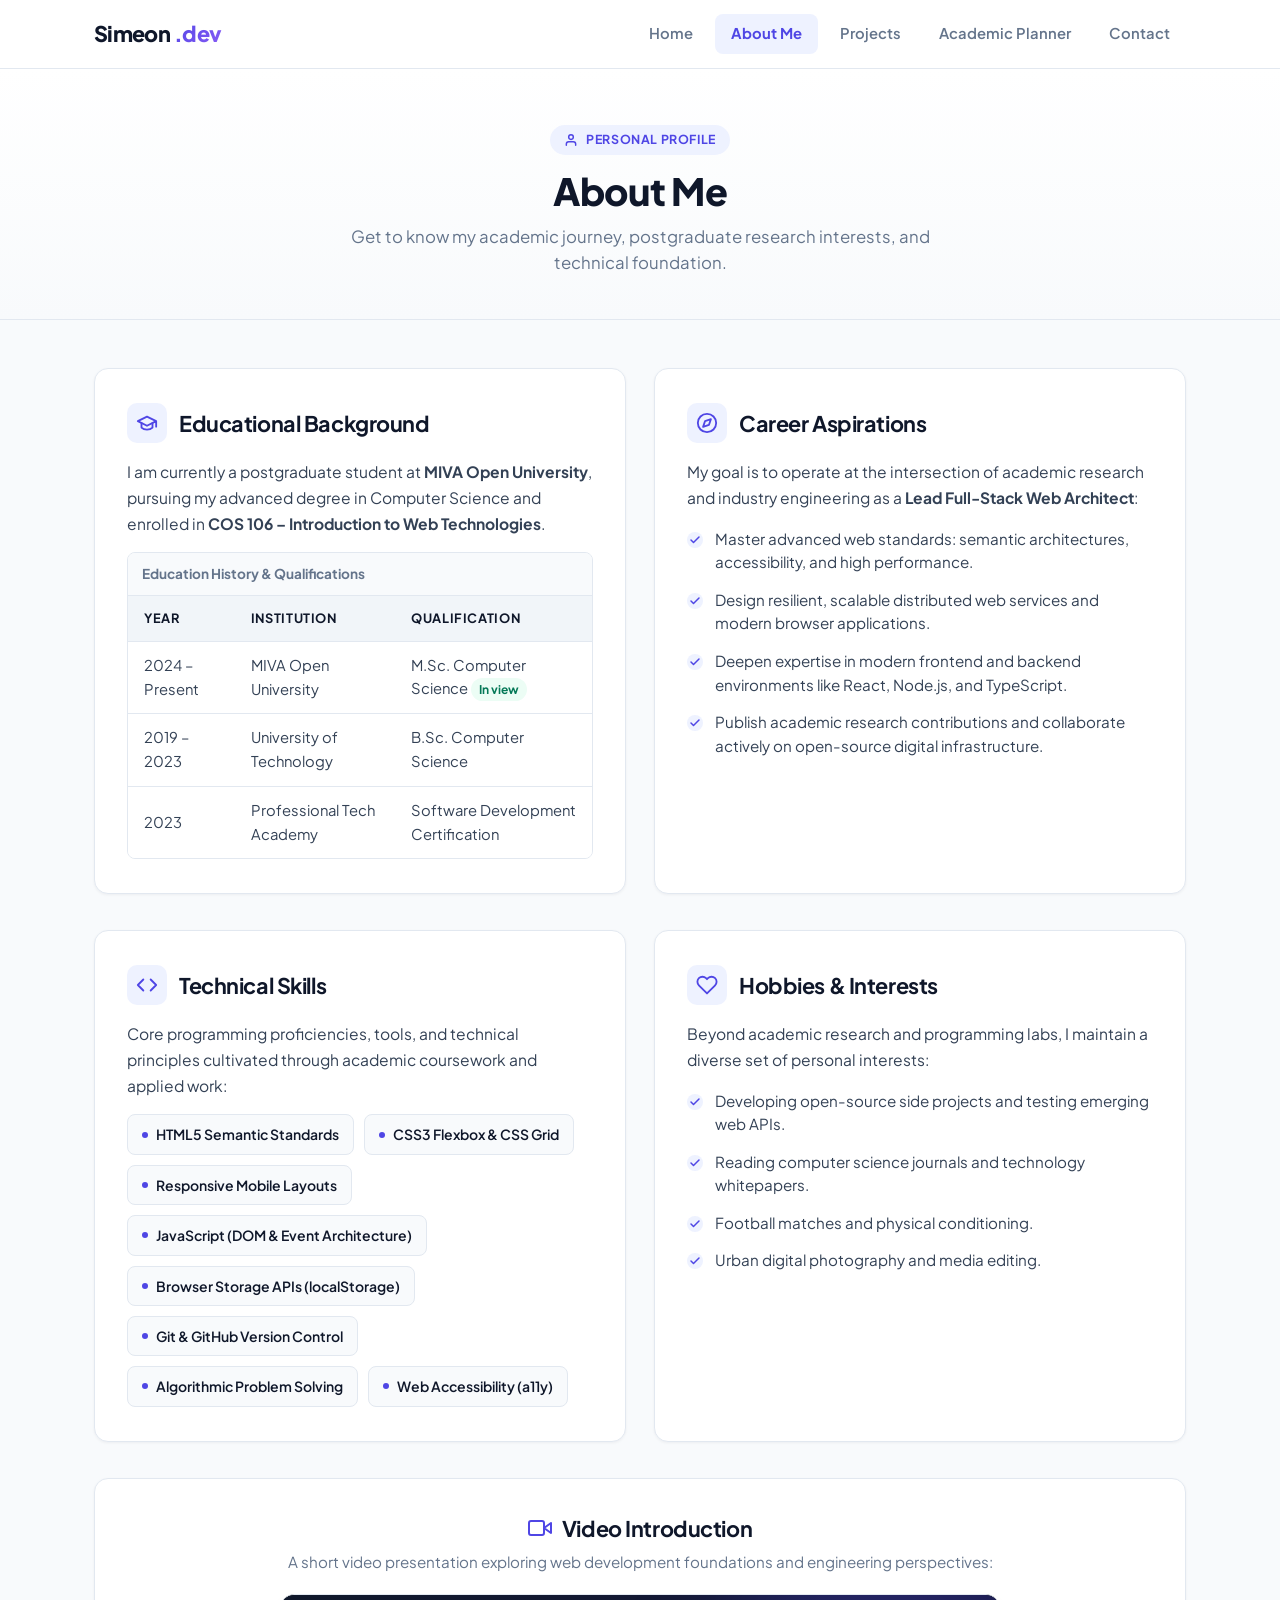
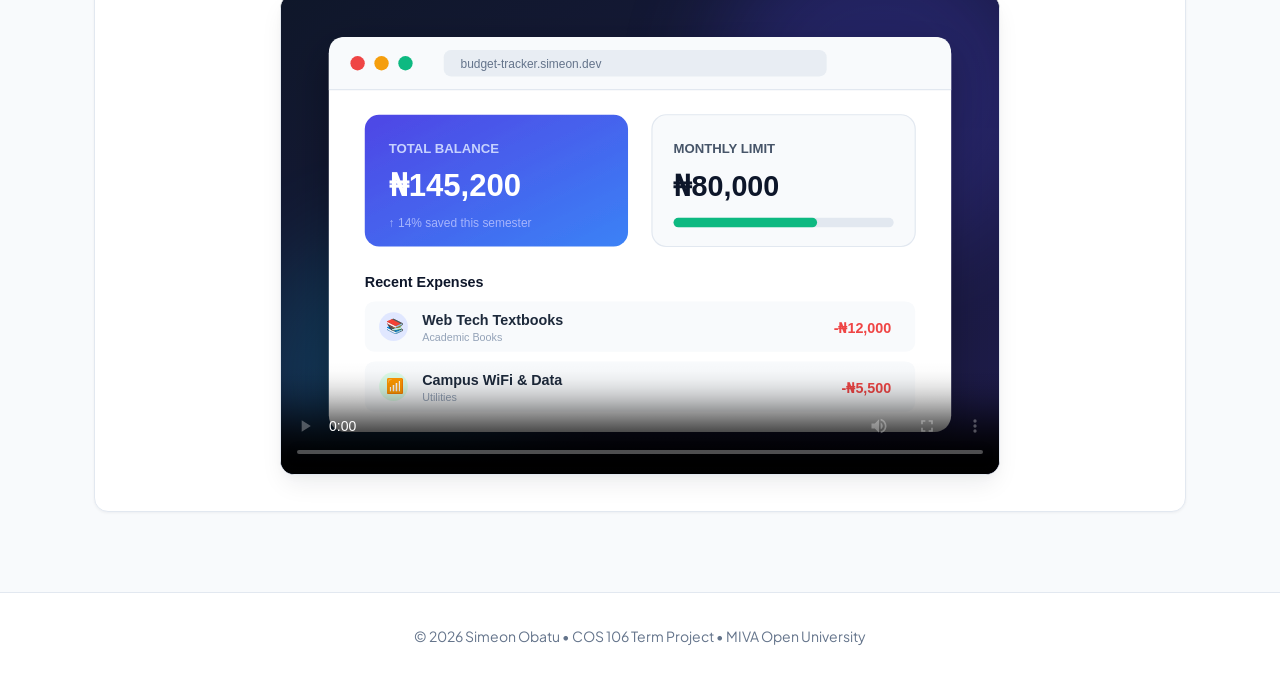
==== about.html @ 32d1e70b "Submit COS 106 term project portfolio" ====
<!DOCTYPE html>
<html lang="en">
<head>
  <meta charset="UTF-8">
  <meta name="viewport" content="width=device-width, initial-scale=1.0">
  <meta name="description" content="Learn more about Simeon Obatu: education, career goals, skills and hobbies.">
  <title>About Me | Simeon Obatu</title>
  <link rel="stylesheet" href="css/style.css">
</head>
<body>

  <header class="site-header">
    <nav class="navbar">
      <a href="index.html" class="logo">Simeon<span>.dev</span></a>
      <button class="menu-toggle" id="menuToggle" aria-label="Toggle menu">&#9776;</button>
      <ul class="nav-links" id="navLinks">
        <li><a href="index.html">Home</a></li>
        <li><a href="about.html" class="active">About Me</a></li>
        <li><a href="projects.html">Projects</a></li>
        <li><a href="planner.html">Academic Planner</a></li>
        <li><a href="contact.html">Contact</a></li>
      </ul>
    </nav>
  </header>

  <main>
    <section class="page-header">
      <span class="page-badge">
        <svg viewBox="0 0 24 24" fill="none" stroke="currentColor" stroke-width="2.5" stroke-linecap="round" stroke-linejoin="round">
          <path d="M20 21v-2a4 4 0 0 0-4-4H8a4 4 0 0 0-4 4v2"/>
          <circle cx="12" cy="7" r="4"/>
        </svg>
        Personal Profile
      </span>
      <h1>About Me</h1>
      <p>Get to know my academic journey, postgraduate research interests, and technical foundation.</p>
    </section>

    <div class="about-container">
      <section class="about-grid">
        <article class="about-block fade-in">
          <div class="about-block-header">
            <div class="about-block-icon">
              <svg viewBox="0 0 24 24" fill="none" stroke="currentColor" stroke-width="2" stroke-linecap="round" stroke-linejoin="round">
                <path d="M22 10v6M2 10l10-5 10 5-10 5z"/>
                <path d="M6 12v5c3 3 9 3 12 0v-5"/>
              </svg>
            </div>
            <h2>Educational Background</h2>
          </div>
          <p>
            I am currently a postgraduate student at <strong>MIVA Open University</strong>, pursuing my
            advanced degree in Computer Science and enrolled in
            <strong>COS 106 &ndash; Introduction to Web Technologies</strong>.
          </p>

          <div class="table-wrapper">
            <table class="data-table">
              <caption>Education History &amp; Qualifications</caption>
              <thead>
                <tr>
                  <th>Year</th>
                  <th>Institution</th>
                  <th>Qualification</th>
                </tr>
              </thead>
              <tbody>
                <tr>
                  <td>2024 &ndash; Present</td>
                  <td>MIVA Open University</td>
                  <td>M.Sc. Computer Science <span class="badge-status">In view</span></td>
                </tr>
                <tr>
                  <td>2019 &ndash; 2023</td>
                  <td>University of Technology</td>
                  <td>B.Sc. Computer Science</td>
                </tr>
                <tr>
                  <td>2023</td>
                  <td>Professional Tech Academy</td>
                  <td>Software Development Certification</td>
                </tr>
              </tbody>
            </table>
          </div>
        </article>

        <article class="about-block fade-in">
          <div class="about-block-header">
            <div class="about-block-icon">
              <svg viewBox="0 0 24 24" fill="none" stroke="currentColor" stroke-width="2" stroke-linecap="round" stroke-linejoin="round">
                <circle cx="12" cy="12" r="10"/>
                <polygon points="16.24 7.76 14.12 14.12 7.76 16.24 9.88 9.88 16.24 7.76"/>
              </svg>
            </div>
            <h2>Career Aspirations</h2>
          </div>
          <p>
            My goal is to operate at the intersection of academic research and industry engineering
            as a <strong>Lead Full-Stack Web Architect</strong>:
          </p>
          <ul class="styled-list">
            <li>Master advanced web standards: semantic architectures, accessibility, and high performance.</li>
            <li>Design resilient, scalable distributed web services and modern browser applications.</li>
            <li>Deepen expertise in modern frontend and backend environments like React, Node.js, and TypeScript.</li>
            <li>Publish academic research contributions and collaborate actively on open-source digital infrastructure.</li>
          </ul>
        </article>
      </section>

      <section class="about-grid">
        <article class="about-block fade-in">
          <div class="about-block-header">
            <div class="about-block-icon">
              <svg viewBox="0 0 24 24" fill="none" stroke="currentColor" stroke-width="2" stroke-linecap="round" stroke-linejoin="round">
                <polyline points="16 18 22 12 16 6"/>
                <polyline points="8 6 2 12 8 18"/>
              </svg>
            </div>
            <h2>Technical Skills</h2>
          </div>
          <p>Core programming proficiencies, tools, and technical principles cultivated through academic coursework and applied work:</p>
          <div class="skills-wrapper">
            <div class="skill-chip"><span class="dot"></span> HTML5 Semantic Standards</div>
            <div class="skill-chip"><span class="dot"></span> CSS3 Flexbox &amp; CSS Grid</div>
            <div class="skill-chip"><span class="dot"></span> Responsive Mobile Layouts</div>
            <div class="skill-chip"><span class="dot"></span> JavaScript (DOM &amp; Event Architecture)</div>
            <div class="skill-chip"><span class="dot"></span> Browser Storage APIs (localStorage)</div>
            <div class="skill-chip"><span class="dot"></span> Git &amp; GitHub Version Control</div>
            <div class="skill-chip"><span class="dot"></span> Algorithmic Problem Solving</div>
            <div class="skill-chip"><span class="dot"></span> Web Accessibility (a11y)</div>
          </div>
        </article>

        <article class="about-block fade-in">
          <div class="about-block-header">
            <div class="about-block-icon">
              <svg viewBox="0 0 24 24" fill="none" stroke="currentColor" stroke-width="2" stroke-linecap="round" stroke-linejoin="round">
                <path d="M20.84 4.61a5.5 5.5 0 0 0-7.78 0L12 5.67l-1.06-1.06a5.5 5.5 0 0 0-7.78 7.78l1.06 1.06L12 21.23l7.78-7.78 1.06-1.06a5.5 5.5 0 0 0 0-7.78z"/>
              </svg>
            </div>
            <h2>Hobbies &amp; Interests</h2>
          </div>
          <p>Beyond academic research and programming labs, I maintain a diverse set of personal interests:</p>
          <ul class="styled-list">
            <li>Developing open-source side projects and testing emerging web APIs.</li>
            <li>Reading computer science journals and technology whitepapers.</li>
            <li>Football matches and physical conditioning.</li>
            <li>Urban digital photography and media editing.</li>
          </ul>
        </article>
      </section>

      <section class="media-section fade-in">
        <div class="media-header">
          <svg viewBox="0 0 24 24" fill="none" stroke="currentColor" stroke-width="2" stroke-linecap="round" stroke-linejoin="round">
            <polygon points="23 7 16 12 23 17 23 7"/>
            <rect x="1" y="5" width="15" height="14" rx="2" ry="2"/>
          </svg>
          <h2>Video Introduction</h2>
        </div>
        <p>A short video presentation exploring web development foundations and engineering perspectives:</p>
        <div class="video-frame">
          <video controls width="720" poster="images/project1.svg">
            <source src="https://www.w3schools.com/html/mov_bbb.mp4" type="video/mp4">
            Your browser does not support the video tag.
          </video>
        </div>
      </section>
    </div>
  </main>

  <footer class="site-footer">
    <p>&copy; 2026 Simeon Obatu &bull; COS 106 Term Project &bull; MIVA Open University</p>
  </footer>

  <script src="js/script.js"></script>
</body>
</html>
---- css/style.css ----
@import url('https://fonts.googleapis.com/css2?family=Plus+Jakarta+Sans:wght@400;500;600;700;800&display=swap');

:root {
  --primary: #4f46e5;
  --primary-hover: #4338ca;
  --primary-light: #eef2ff;
  --primary-glow: rgba(79, 70, 229, 0.18);
  --accent: #8b5cf6;
  --accent-light: #f5f3ff;
  --dark: #0f172a;
  --dark-accent: #1e293b;
  --text: #334155;
  --text-muted: #64748b;
  --light: #f8fafc;
  --white: #ffffff;
  --border: #e2e8f0;
  --border-hover: #cbd5e1;
  --success: #10b981;
  --success-light: #ecfdf5;
  --danger: #ef4444;
  --danger-light: #fef2f2;
  --radius-sm: 8px;
  --radius: 14px;
  --radius-lg: 20px;
  --radius-full: 9999px;
  --shadow-sm: 0 1px 3px rgba(15, 23, 42, 0.05);
  --shadow: 0 4px 12px -2px rgba(15, 23, 42, 0.08), 0 2px 6px -2px rgba(15, 23, 42, 0.04);
  --shadow-md: 0 12px 24px -4px rgba(15, 23, 42, 0.08), 0 4px 8px -2px rgba(15, 23, 42, 0.03);
  --shadow-lg: 0 20px 32px -8px rgba(15, 23, 42, 0.12), 0 8px 16px -4px rgba(15, 23, 42, 0.04);
}

html, body {
  overflow-x: hidden;
  max-width: 100%;
}

* {
  margin: 0;
  padding: 0;
  box-sizing: border-box;
}

body {
  font-family: 'Plus Jakarta Sans', system-ui, -apple-system, BlinkMacSystemFont, 'Segoe UI', Roboto, Helvetica, Arial, sans-serif;
  color: var(--text);
  background-color: var(--light);
  line-height: 1.6;
  min-height: 100vh;
  display: flex;
  flex-direction: column;
  -webkit-font-smoothing: antialiased;
}

main {
  flex: 1;
}

img {
  max-width: 100%;
  display: block;
}

h1, h2, h3, h4 {
  color: var(--dark);
  font-weight: 700;
  line-height: 1.25;
  letter-spacing: -0.02em;
}

/* ==========================================================================
   Navigation Bar
   ========================================================================== */
.site-header {
  position: sticky;
  top: 0;
  z-index: 100;
  background: rgba(255, 255, 255, 0.92);
  backdrop-filter: blur(12px);
  -webkit-backdrop-filter: blur(12px);
  border-bottom: 1px solid var(--border);
  transition: all 0.3s ease;
}

.navbar {
  max-width: 1140px;
  margin: 0 auto;
  padding: 14px 24px;
  display: flex;
  align-items: center;
  justify-content: space-between;
  gap: 20px;
}

.logo {
  font-size: 1.35rem;
  font-weight: 800;
  color: var(--dark);
  text-decoration: none;
  letter-spacing: -0.03em;
  display: inline-flex;
  align-items: center;
  gap: 4px;
}

.logo span {
  color: var(--primary);
  background: linear-gradient(135deg, var(--primary), var(--accent));
  -webkit-background-clip: text;
  -webkit-text-fill-color: transparent;
}

.nav-links {
  list-style: none;
  display: flex;
  align-items: center;
  gap: 6px;
}

.nav-links a {
  display: inline-block;
  padding: 8px 16px;
  border-radius: var(--radius-sm);
  text-decoration: none;
  color: var(--text-muted);
  font-weight: 600;
  font-size: 0.925rem;
  transition: all 0.2s ease;
}

.nav-links a:hover {
  background: var(--primary-light);
  color: var(--primary);
}

.nav-links a.active {
  background: var(--primary-light);
  color: var(--primary);
  font-weight: 700;
}

.menu-toggle {
  display: none;
  font-size: 1.5rem;
  background: transparent;
  border: 1px solid var(--border);
  padding: 6px 10px;
  border-radius: var(--radius-sm);
  color: var(--dark);
  cursor: pointer;
  line-height: 1;
}

/* ==========================================================================
   Buttons
   ========================================================================== */
.btn {
  display: inline-flex;
  align-items: center;
  justify-content: center;
  gap: 8px;
  padding: 11px 24px;
  border-radius: var(--radius-full);
  font-weight: 700;
  font-size: 0.925rem;
  text-decoration: none;
  cursor: pointer;
  border: 1px solid transparent;
  transition: all 0.25s cubic-bezier(0.4, 0, 0.2, 1);
  font-family: inherit;
}

.btn-primary {
  background: linear-gradient(135deg, var(--primary) 0%, var(--primary-hover) 100%);
  color: var(--white);
  box-shadow: 0 4px 14px var(--primary-glow);
}

.btn-primary:hover {
  transform: translateY(-2px);
  box-shadow: 0 8px 22px rgba(79, 70, 229, 0.35);
  background: linear-gradient(135deg, #4338ca 0%, #3730a3 100%);
}

.btn-outline {
  background: var(--white);
  border-color: var(--border);
  color: var(--dark);
  box-shadow: var(--shadow-sm);
}

.btn-outline:hover {
  transform: translateY(-2px);
  border-color: var(--border-hover);
  background: var(--light);
  color: var(--primary);
}

.btn-small {
  padding: 7px 16px;
  font-size: 0.85rem;
  border-radius: var(--radius-sm);
}

/* ==========================================================================
   Page Header (Inner Pages)
   ========================================================================== */
.page-header {
  text-align: center;
  padding: 56px 20px 42px;
  background: linear-gradient(180deg, #ffffff 0%, var(--light) 100%);
  border-bottom: 1px solid var(--border);
  position: relative;
}

.page-badge {
  display: inline-flex;
  align-items: center;
  gap: 8px;
  padding: 5px 14px;
  background: var(--primary-light);
  color: var(--primary);
  font-size: 0.775rem;
  font-weight: 700;
  border-radius: var(--radius-full);
  margin-bottom: 12px;
  letter-spacing: 0.05em;
  text-transform: uppercase;
}

.page-badge svg {
  width: 14px;
  height: 14px;
}

.page-header h1 {
  font-size: 2.35rem;
  font-weight: 800;
  color: var(--dark);
  margin-bottom: 10px;
}

.page-header p {
  max-width: 620px;
  margin: 0 auto;
  color: var(--text-muted);
  font-size: 1.05rem;
}

/* ==========================================================================
   Homepage Hero Section
   ========================================================================== */
.hero {
  max-width: 1140px;
  margin: 0 auto;
  padding: 70px 24px;
  display: flex;
  align-items: center;
  justify-content: space-between;
  gap: 48px;
}

.hero-text {
  flex: 1 1 540px;
}

.status-badge {
  display: inline-flex;
  align-items: center;
  gap: 8px;
  padding: 6px 14px;
  background: var(--white);
  border: 1px solid var(--border);
  border-radius: var(--radius-full);
  font-size: 0.85rem;
  font-weight: 600;
  color: var(--dark);
  box-shadow: var(--shadow-sm);
  margin-bottom: 18px;
}

.pulse-dot {
  width: 8px;
  height: 8px;
  border-radius: 50%;
  background: var(--success);
  display: inline-block;
  box-shadow: 0 0 0 0 rgba(16, 185, 129, 0.7);
  animation: pulse 2s infinite;
}

@keyframes pulse {
  0% {
    box-shadow: 0 0 0 0 rgba(16, 185, 129, 0.7);
  }
  70% {
    box-shadow: 0 0 0 8px rgba(16, 185, 129, 0);
  }
  100% {
    box-shadow: 0 0 0 0 rgba(16, 185, 129, 0);
  }
}

.greeting {
  color: var(--primary);
  font-weight: 700;
  font-size: 0.95rem;
  margin-bottom: 6px;
}

.hero h1 {
  font-size: 3.1rem;
  font-weight: 800;
  letter-spacing: -0.03em;
  margin: 6px 0 12px;
  color: var(--dark);
}

.highlight {
  background: linear-gradient(135deg, var(--primary) 0%, var(--accent) 100%);
  -webkit-background-clip: text;
  -webkit-text-fill-color: transparent;
}

.tagline {
  font-size: 1.25rem;
  font-weight: 600;
  color: var(--text-muted);
  margin-bottom: 18px;
}

.bio {
  color: var(--text);
  font-size: 1.05rem;
  line-height: 1.7;
  max-width: 540px;
  margin-bottom: 28px;
}

.hero-buttons {
  display: flex;
  gap: 14px;
  flex-wrap: wrap;
}

.hero-photo {
  position: relative;
  display: flex;
  align-items: center;
  justify-content: center;
}

.avatar-wrapper {
  position: relative;
  display: inline-block;
  border-radius: 50%;
  padding: 6px;
  background: linear-gradient(135deg, var(--primary), var(--accent));
  box-shadow: var(--shadow-lg);
  animation: float 5s ease-in-out infinite;
}

.avatar-wrapper img {
  width: 280px;
  height: 280px;
  border-radius: 50%;
  display: block;
  background: var(--white);
}

@keyframes float {
  0%, 100% { transform: translateY(0); }
  50% { transform: translateY(-8px); }
}

/* ==========================================================================
   Quick Highlights Section (Enhanced Layout & Animations)
   ========================================================================== */
.highlights {
  max-width: 1140px;
  margin: 0 auto 80px;
  padding: 0 24px;
}

.highlights-header {
  text-align: center;
  margin-bottom: 40px;
}

.highlights-badge {
  display: inline-block;
  padding: 4px 12px;
  background: var(--primary-light);
  color: var(--primary);
  font-size: 0.775rem;
  font-weight: 700;
  border-radius: var(--radius-full);
  margin-bottom: 10px;
  letter-spacing: 0.05em;
  text-transform: uppercase;
}

.highlights h2 {
  font-size: 2.15rem;
  font-weight: 800;
  color: var(--dark);
  margin-bottom: 10px;
  letter-spacing: -0.02em;
}

.highlights p.section-sub {
  color: var(--text-muted);
  font-size: 1.025rem;
  max-width: 600px;
  margin: 0 auto;
}

.highlight-cards {
  display: grid;
  grid-template-columns: repeat(3, 1fr);
  gap: 28px;
}

.highlight-card {
  position: relative;
  background: var(--white);
  border: 1px solid var(--border);
  border-radius: var(--radius);
  padding: 34px 30px;
  box-shadow: var(--shadow-sm);
  display: flex;
  flex-direction: column;
  overflow: hidden;
  transition: transform 0.35s cubic-bezier(0.16, 1, 0.3, 1),
              box-shadow 0.35s cubic-bezier(0.16, 1, 0.3, 1),
              border-color 0.35s ease;
}

/* Top Accent Line on Cards */
.highlight-card::before {
  content: '';
  position: absolute;
  top: 0;
  left: 0;
  right: 0;
  height: 3px;
  background: linear-gradient(90deg, var(--primary), var(--accent));
  opacity: 0;
  transform: scaleX(0.2);
  transform-origin: left;
  transition: transform 0.35s cubic-bezier(0.16, 1, 0.3, 1), opacity 0.35s ease;
}

.highlight-card:hover::before {
  opacity: 1;
  transform: scaleX(1);
}

.highlight-card:hover {
  transform: translateY(-8px);
  box-shadow: 0 20px 35px -10px rgba(79, 70, 229, 0.14), 0 2px 6px rgba(15, 23, 42, 0.04);
  border-color: #cbd5e1;
}

/* Entrance & Hover Animations */
.highlight-card {
  animation: highlightFadeIn 0.4s cubic-bezier(0.16, 1, 0.3, 1) both;
}
.highlight-card:nth-child(1) {
  animation-delay: 0.05s;
}
.highlight-card:nth-child(2) {
  animation-delay: 0.12s;
}
.highlight-card:nth-child(3) {
  animation-delay: 0.18s;
}

@keyframes highlightFadeIn {
  from {
    opacity: 0;
    transform: translateY(14px);
  }
  to {
    opacity: 1;
    transform: translateY(0);
  }
}

.highlight-top {
  display: flex;
  align-items: center;
  justify-content: space-between;
  margin-bottom: 22px;
}

.highlight-icon-box {
  width: 52px;
  height: 52px;
  border-radius: 14px;
  background: var(--primary-light);
  color: var(--primary);
  display: flex;
  align-items: center;
  justify-content: center;
  transition: transform 0.3s cubic-bezier(0.16, 1, 0.3, 1), background 0.3s ease, color 0.3s ease;
}

.highlight-icon-box svg {
  width: 26px;
  height: 26px;
  stroke-width: 2.2;
}

.highlight-card:hover .highlight-icon-box {
  transform: scale(1.1) rotate(4deg);
  background: var(--primary);
  color: var(--white);
}

.highlight-category {
  font-size: 0.725rem;
  font-weight: 700;
  letter-spacing: 0.06em;
  text-transform: uppercase;
  color: var(--primary);
  background: var(--light);
  border: 1px solid var(--border);
  padding: 4px 10px;
  border-radius: var(--radius-full);
}

.highlight-card h3 {
  font-size: 1.35rem;
  font-weight: 800;
  color: var(--dark);
  margin-bottom: 12px;
}

.highlight-card p {
  color: var(--text-muted);
  font-size: 0.95rem;
  line-height: 1.65;
  margin-bottom: 24px;
  flex-grow: 1;
}

.highlight-tags {
  display: flex;
  flex-wrap: wrap;
  gap: 8px;
  padding-top: 16px;
  border-top: 1px solid var(--border);
}

.highlight-tag {
  font-size: 0.775rem;
  font-weight: 600;
  color: #475569;
  background: var(--light);
  border: 1px solid var(--border);
  padding: 4px 10px;
  border-radius: var(--radius-sm);
  transition: all 0.2s ease;
}

.highlight-card:hover .highlight-tag {
  border-color: #cbd5e1;
  background: #f1f5f9;
}

/* ==========================================================================
   About Me Page
   ========================================================================== */
.about-container {
  max-width: 1140px;
  margin: 0 auto;
  padding: 48px 24px 80px;
  display: flex;
  flex-direction: column;
  gap: 36px;
}

.about-grid {
  display: grid;
  grid-template-columns: 1fr 1fr;
  gap: 28px;
}

.about-block {
  background: var(--white);
  border: 1px solid var(--border);
  border-radius: var(--radius);
  padding: 34px 32px;
  box-shadow: var(--shadow-sm);
}

.about-block-header {
  display: flex;
  align-items: center;
  gap: 12px;
  margin-bottom: 16px;
}

.about-block-icon {
  width: 40px;
  height: 40px;
  border-radius: 10px;
  background: var(--primary-light);
  color: var(--primary);
  display: flex;
  align-items: center;
  justify-content: center;
  flex-shrink: 0;
}

.about-block-icon svg {
  width: 22px;
  height: 22px;
}

.about-block h2 {
  font-size: 1.35rem;
  color: var(--dark);
}

.about-block p {
  color: var(--text);
  margin-bottom: 16px;
  font-size: 0.975rem;
  line-height: 1.65;
}

.styled-list {
  list-style: none;
  display: flex;
  flex-direction: column;
  gap: 14px;
}

.styled-list li {
  position: relative;
  padding-left: 28px;
  color: var(--text);
  font-size: 0.95rem;
  line-height: 1.55;
}

.styled-list li::before {
  content: '';
  position: absolute;
  left: 0;
  top: 5px;
  width: 16px;
  height: 16px;
  border-radius: 50%;
  background: var(--primary-light) url("data:image/svg+xml,%3Csvg xmlns='http://www.w3.org/2000/svg' viewBox='0 0 24 24' width='12' height='12' fill='none' stroke='%234f46e5' stroke-width='3' stroke-linecap='round' stroke-linejoin='round'%3E%3Cpolyline points='20 6 9 17 4 12'%3E%3C/polyline%3E%3C/svg%3E") no-repeat center;
}

.table-wrapper {
  border: 1px solid var(--border);
  border-radius: var(--radius-sm);
  overflow-x: auto;
  -webkit-overflow-scrolling: touch;
  margin-top: 16px;
  width: 100%;
}

.data-table {
  width: 100%;
  border-collapse: collapse;
  background: var(--white);
  font-size: 0.925rem;
}

.data-table caption {
  font-weight: 700;
  padding: 10px 14px;
  color: var(--text-muted);
  text-align: left;
  font-size: 0.85rem;
  background: var(--light);
  border-bottom: 1px solid var(--border);
}

.data-table th, .data-table td {
  padding: 12px 16px;
  text-align: left;
  border-bottom: 1px solid var(--border);
}

.data-table th {
  background: #f1f5f9;
  color: var(--dark);
  font-weight: 700;
  font-size: 0.8rem;
  text-transform: uppercase;
  letter-spacing: 0.05em;
}

.data-table tbody tr:last-child td {
  border-bottom: none;
}

.data-table tbody tr:hover {
  background: #f8fafc;
}

.badge-status {
  display: inline-block;
  background: var(--success-light);
  color: #047857;
  font-size: 0.75rem;
  font-weight: 700;
  padding: 2px 8px;
  border-radius: var(--radius-full);
}

.skills-wrapper {
  display: flex;
  flex-wrap: wrap;
  gap: 10px;
  margin-top: 12px;
}

.skill-chip {
  display: inline-flex;
  align-items: center;
  gap: 8px;
  background: var(--light);
  border: 1px solid var(--border);
  padding: 8px 14px;
  border-radius: var(--radius-sm);
  font-size: 0.875rem;
  font-weight: 600;
  color: var(--dark);
  transition: all 0.2s ease;
}

.skill-chip:hover {
  background: var(--primary-light);
  color: var(--primary);
  border-color: #c7d2fe;
}

.skill-chip .dot {
  width: 6px;
  height: 6px;
  border-radius: 50%;
  background: var(--primary);
}

.media-section {
  background: var(--white);
  border: 1px solid var(--border);
  border-radius: var(--radius);
  padding: 36px 32px;
  text-align: center;
  box-shadow: var(--shadow-sm);
}

.media-header {
  display: flex;
  align-items: center;
  justify-content: center;
  gap: 10px;
  margin-bottom: 8px;
}

.media-header svg {
  color: var(--primary);
  width: 24px;
  height: 24px;
}

.media-section h2 {
  font-size: 1.35rem;
  color: var(--dark);
}

.media-section p {
  color: var(--text-muted);
  font-size: 0.95rem;
  margin-bottom: 20px;
}

.video-frame {
  max-width: 720px;
  margin: 0 auto;
  border-radius: var(--radius);
  overflow: hidden;
  box-shadow: var(--shadow-md);
  border: 1px solid var(--border);
  background: #000000;
}

.video-frame video {
  width: 100%;
  display: block;
}

/* ==========================================================================
   Projects Page
   ========================================================================== */
.projects-container {
  max-width: 1140px;
  margin: 0 auto;
  padding: 48px 24px 80px;
}

.projects-grid {
  display: grid;
  grid-template-columns: repeat(auto-fit, minmax(280px, 1fr));
  gap: 32px;
}

.project-card {
  background: var(--white);
  border: 1px solid var(--border);
  border-radius: var(--radius);
  overflow: hidden;
  box-shadow: var(--shadow-sm);
  display: flex;
  flex-direction: column;
  transition: all 0.3s cubic-bezier(0.4, 0, 0.2, 1);
}

.project-card:hover {
  transform: translateY(-6px);
  box-shadow: var(--shadow-lg);
  border-color: var(--border-hover);
}

.project-img-wrapper {
  overflow: hidden;
  border-bottom: 1px solid var(--border);
  background: #f1f5f9;
}

.project-card img {
  width: 100%;
  height: 220px;
  object-fit: cover;
  transition: transform 0.35s ease;
}

.project-card:hover img {
  transform: scale(1.02);
}

.project-body {
  padding: 24px;
  display: flex;
  flex-direction: column;
  gap: 14px;
  flex-grow: 1;
}

.project-body h3 {
  font-size: 1.3rem;
  color: var(--dark);
}

.project-body p {
  color: var(--text-muted);
  font-size: 0.95rem;
  line-height: 1.6;
  flex-grow: 1;
}

.project-tags {
  list-style: none;
  display: flex;
  gap: 8px;
  flex-wrap: wrap;
}

.project-tags li {
  background: var(--light);
  border: 1px solid var(--border);
  color: var(--dark-accent);
  font-size: 0.775rem;
  font-weight: 600;
  padding: 4px 10px;
  border-radius: var(--radius-full);
}

.project-body .btn {
  align-self: flex-start;
  margin-top: 6px;
}

/* ==========================================================================
   Academic Planner Page
   ========================================================================== */
.planner-wrapper {
  max-width: 760px;
  margin: 48px auto 80px;
  padding: 0 24px;
}

.planner-card {
  background: var(--white);
  border: 1px solid var(--border);
  border-radius: var(--radius);
  padding: 36px 32px;
  box-shadow: var(--shadow-sm);
}

.planner-card-header {
  display: flex;
  align-items: center;
  justify-content: space-between;
  margin-bottom: 24px;
  padding-bottom: 18px;
  border-bottom: 1px solid var(--border);
}

.planner-card-header h2 {
  font-size: 1.35rem;
  color: var(--dark);
}

.badge-count {
  background: var(--primary-light);
  color: var(--primary);
  font-size: 0.825rem;
  font-weight: 700;
  padding: 4px 12px;
  border-radius: var(--radius-full);
}

.planner-form {
  display: flex;
  gap: 12px;
  margin-bottom: 8px;
}

.planner-form input {
  flex: 1;
  padding: 12px 18px;
  border: 1px solid var(--border);
  border-radius: var(--radius-sm);
  font-size: 0.95rem;
  font-family: inherit;
  outline: none;
  background: var(--light);
  color: var(--dark);
  transition: all 0.2s ease;
}

.planner-form input:focus {
  background: var(--white);
  border-color: var(--primary);
  box-shadow: 0 0 0 3px var(--primary-glow);
}

.error-msg {
  color: var(--danger);
  font-size: 0.85rem;
  font-weight: 600;
  min-height: 1.2em;
  margin-bottom: 14px;
}

.planner-actions {
  display: flex;
  align-items: center;
  justify-content: space-between;
  margin-bottom: 16px;
  padding-top: 8px;
}

.task-list {
  list-style: none;
  display: flex;
  flex-direction: column;
  gap: 10px;
}

.task-list li {
  display: flex;
  align-items: center;
  gap: 14px;
  background: var(--light);
  border: 1px solid var(--border);
  border-radius: var(--radius-sm);
  padding: 14px 18px;
  transition: all 0.2s ease;
  animation: slideIn 0.3s ease;
}

.task-list li:hover {
  background: var(--white);
  border-color: var(--border-hover);
  box-shadow: var(--shadow-sm);
}

@keyframes slideIn {
  from { opacity: 0; transform: translateY(-8px); }
  to { opacity: 1; transform: translateY(0); }
}

.task-list input[type="checkbox"] {
  width: 18px;
  height: 18px;
  accent-color: var(--primary);
  cursor: pointer;
}

.task-text {
  flex-grow: 1;
  min-width: 0;
  font-size: 0.95rem;
  color: var(--dark);
  font-weight: 500;
  word-break: break-word;
  overflow-wrap: break-word;
}

.task-list li.completed {
  background: #f8fafc;
  border-color: #f1f5f9;
}

.task-list li.completed .task-text {
  text-decoration: line-through;
  color: var(--text-muted);
}

.delete-btn {
  background: transparent;
  color: var(--text-muted);
  border: 1px solid transparent;
  border-radius: var(--radius-sm);
  padding: 6px 12px;
  font-weight: 600;
  font-size: 0.8rem;
  cursor: pointer;
  transition: all 0.2s ease;
  font-family: inherit;
  white-space: nowrap;
  flex-shrink: 0;
}

.delete-btn:hover {
  background: var(--danger-light);
  color: var(--danger);
  border-color: #fecaca;
}

.empty-msg {
  text-align: center;
  color: var(--text-muted);
  padding: 32px 0 16px;
  font-size: 0.95rem;
}

/* ==========================================================================
   Contact Page
   ========================================================================== */
.contact-container {
  max-width: 1140px;
  margin: 0 auto;
  padding: 48px 24px 80px;
}

.contact-grid {
  display: grid;
  grid-template-columns: 1.35fr 1fr;
  gap: 32px;
}

.contact-form {
  background: var(--white);
  border: 1px solid var(--border);
  border-radius: var(--radius);
  padding: 36px 32px;
  box-shadow: var(--shadow-sm);
  display: flex;
  flex-direction: column;
  gap: 16px;
}

.contact-form h2 {
  font-size: 1.35rem;
  color: var(--dark);
  margin-bottom: 6px;
}

.form-group {
  display: flex;
  flex-direction: column;
}

.form-group label {
  font-weight: 700;
  font-size: 0.875rem;
  color: var(--dark);
  margin-bottom: 6px;
}

.form-group input,
.form-group textarea {
  padding: 12px 16px;
  border: 1px solid var(--border);
  border-radius: var(--radius-sm);
  font-size: 0.95rem;
  font-family: inherit;
  outline: none;
  background: var(--light);
  color: var(--dark);
  transition: all 0.2s ease;
}

.form-group input:focus,
.form-group textarea:focus {
  background: var(--white);
  border-color: var(--primary);
  box-shadow: 0 0 0 3px var(--primary-glow);
}

.form-group input.invalid,
.form-group textarea.invalid {
  border-color: var(--danger);
  background: var(--danger-light);
}

.success-msg {
  color: #047857;
  background: var(--success-light);
  border: 1px solid #a7f3d0;
  padding: 12px 16px;
  border-radius: var(--radius-sm);
  font-weight: 600;
  font-size: 0.9rem;
  min-height: 1.2em;
  margin-top: 10px;
  display: none;
}

.success-msg.show {
  display: block;
}

.contact-info {
  background: linear-gradient(150deg, var(--dark) 0%, #1e1b4b 100%);
  color: var(--white);
  border-radius: var(--radius);
  padding: 36px 32px;
  box-shadow: var(--shadow-md);
  display: flex;
  flex-direction: column;
  justify-content: space-between;
}

.contact-info h2 {
  color: var(--white);
  font-size: 1.35rem;
  margin-bottom: 8px;
}

.contact-info p.info-sub {
  color: #94a3b8;
  font-size: 0.925rem;
  margin-bottom: 24px;
}

.contact-info-list {
  list-style: none;
  display: flex;
  flex-direction: column;
  gap: 20px;
}

.contact-info-item {
  display: flex;
  align-items: flex-start;
  gap: 14px;
}

.info-icon {
  width: 40px;
  height: 40px;
  border-radius: 10px;
  background: rgba(255, 255, 255, 0.1);
  display: flex;
  align-items: center;
  justify-content: center;
  color: #c7d2fe;
  flex-shrink: 0;
}

.info-icon svg {
  width: 20px;
  height: 20px;
}

.info-label {
  font-size: 0.775rem;
  text-transform: uppercase;
  letter-spacing: 0.05em;
  color: #94a3b8;
  font-weight: 600;
  margin-bottom: 2px;
}

.info-value, .info-value a {
  color: var(--white);
  font-size: 0.95rem;
  font-weight: 500;
  text-decoration: none;
  transition: color 0.2s ease;
}

.info-value a:hover {
  color: #a5b4fc;
}

.contact-badge-note {
  margin-top: 32px;
  padding: 16px;
  border-radius: var(--radius-sm);
  background: rgba(255, 255, 255, 0.06);
  border: 1px solid rgba(255, 255, 255, 0.1);
  font-size: 0.85rem;
  color: #cbd5e1;
}

/* ==========================================================================
   Footer
   ========================================================================== */
.site-footer {
  background: var(--white);
  border-top: 1px solid var(--border);
  color: var(--text-muted);
  text-align: center;
  padding: 32px 24px;
  font-size: 0.875rem;
  margin-top: auto;
}

.site-footer p {
  max-width: 1140px;
  margin: 0 auto;
}

/* ==========================================================================
   Animations
   ========================================================================== */
.fade-in {
  opacity: 0;
  transform: translateY(14px);
  animation: fadeIn 0.6s cubic-bezier(0.4, 0, 0.2, 1) forwards;
}

@keyframes fadeIn {
  to {
    opacity: 1;
    transform: translateY(0);
  }
}

/* ==========================================================================
   Responsive Design (Mobile / Tablet)
   ========================================================================== */
@media (max-width: 992px) {
  .highlight-cards {
    grid-template-columns: 1fr;
    gap: 20px;
  }
}

@media (max-width: 900px) {
  .hero {
    flex-direction: column-reverse;
    text-align: center;
    padding: 48px 24px;
    gap: 36px;
  }

  .hero-buttons {
    justify-content: center;
  }

  .hero h1 {
    font-size: 2.5rem;
  }

  .about-grid {
    grid-template-columns: 1fr;
  }

  .contact-grid {
    grid-template-columns: 1fr;
  }
}

@media (max-width: 768px) {
  .navbar {
    padding: 12px 18px;
  }

  .menu-toggle {
    display: flex;
    align-items: center;
    justify-content: center;
    width: 44px;
    height: 44px;
    font-size: 1.4rem;
  }

  .nav-links {
    display: none;
    position: absolute;
    top: 100%;
    left: 0;
    right: 0;
    background: rgba(255, 255, 255, 0.98);
    backdrop-filter: blur(16px);
    -webkit-backdrop-filter: blur(16px);
    border-bottom: 1px solid var(--border);
    flex-direction: column;
    padding: 16px 20px;
    box-shadow: 0 16px 32px rgba(15, 23, 42, 0.12);
    gap: 8px;
    z-index: 1000;
  }

  .nav-links.open {
    display: flex;
  }

  .nav-links a {
    width: 100%;
    text-align: center;
    padding: 12px 16px;
    font-size: 1rem;
    min-height: 44px;
    display: flex;
    align-items: center;
    justify-content: center;
  }

  .page-header {
    padding: 42px 16px 32px;
  }

  .page-header h1 {
    font-size: 1.85rem;
  }

  .hero h1 {
    font-size: 2.1rem;
  }

  .avatar-wrapper img {
    width: 220px;
    height: 220px;
  }

  .about-container,
  .projects-container,
  .planner-wrapper,
  .contact-container,
  .highlights {
    padding-left: 16px;
    padding-right: 16px;
  }

  .planner-card, .contact-form, .contact-info, .about-block {
    padding: 24px 18px;
  }

  .planner-form {
    flex-direction: column;
  }

  .planner-form button {
    width: 100%;
    min-height: 44px;
  }

  /* Prevent zoom on iOS Safari */
  .form-group input,
  .form-group textarea,
  .planner-form input {
    font-size: 16px;
  }
}

@media (max-width: 480px) {
  .hero {
    padding: 36px 16px;
  }

  .hero h1 {
    font-size: 1.85rem;
  }

  .tagline {
    font-size: 1.05rem;
  }

  .bio {
    font-size: 0.95rem;
  }

  .hero-buttons {
    flex-direction: column;
    width: 100%;
    gap: 12px;
  }

  .hero-buttons .btn {
    width: 100%;
    text-align: center;
    min-height: 46px;
  }

  .avatar-wrapper img {
    width: 190px;
    height: 190px;
  }

  .highlight-card {
    padding: 22px 18px;
  }

  .highlight-card h3 {
    font-size: 1.2rem;
  }

  .highlight-top {
    flex-wrap: wrap;
    gap: 10px;
  }

  .projects-grid {
    grid-template-columns: 1fr;
    gap: 20px;
  }

  .project-body {
    padding: 18px 16px;
  }

  .project-body h3 {
    font-size: 1.2rem;
  }

  .project-body .btn {
    width: 100%;
    text-align: center;
    justify-content: center;
  }

  .planner-actions {
    flex-direction: column;
    align-items: flex-start;
    gap: 10px;
  }

  .planner-actions button {
    width: 100%;
    text-align: center;
    justify-content: center;
  }

  .data-table th, .data-table td {
    padding: 10px 12px;
    font-size: 0.85rem;
  }

  .contact-info {
    padding: 22px 18px;
  }
}
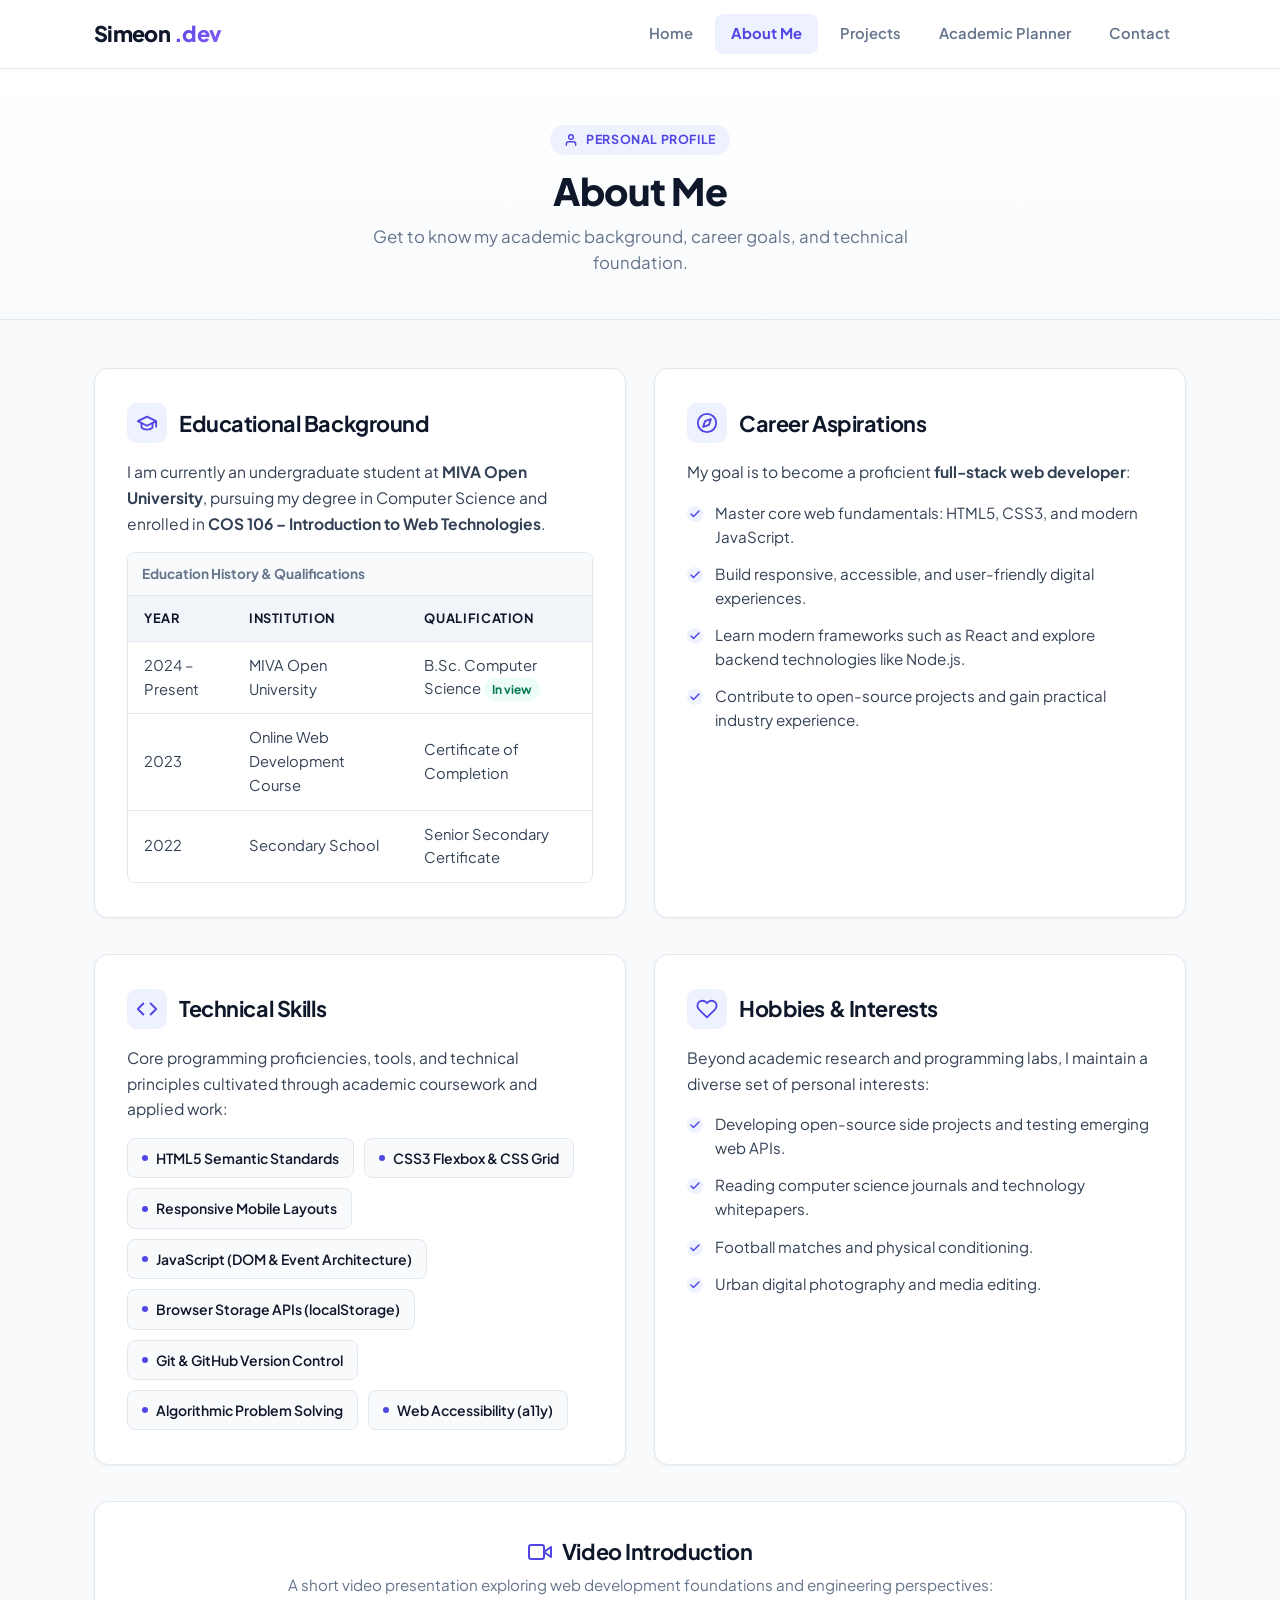
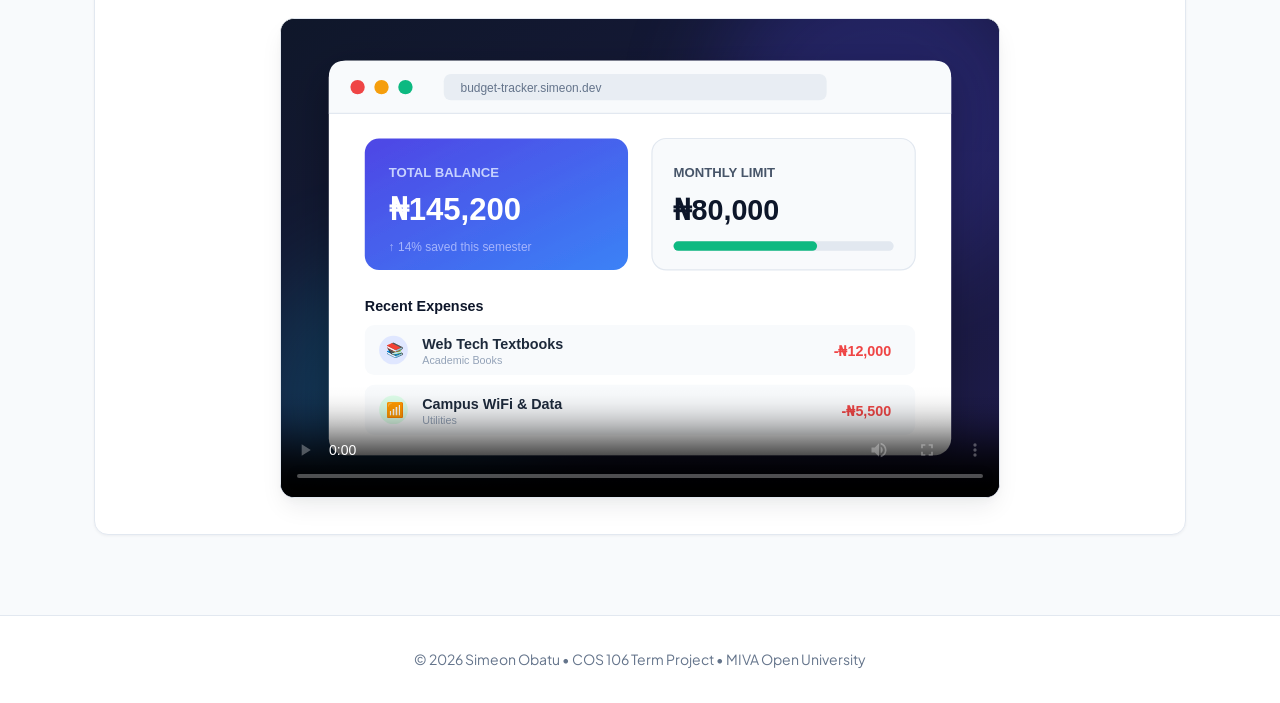
==== commit 085a79e6: "Update biography and student profile details" ====
--- a/about.html
+++ b/about.html
@@ -33,7 +33,7 @@
         Personal Profile
       </span>
       <h1>About Me</h1>
-      <p>Get to know my academic journey, postgraduate research interests, and technical foundation.</p>
+      <p>Get to know my academic background, career goals, and technical foundation.</p>
     </section>
 
     <div class="about-container">
@@ -49,8 +49,8 @@
             <h2>Educational Background</h2>
           </div>
           <p>
-            I am currently a postgraduate student at <strong>MIVA Open University</strong>, pursuing my
-            advanced degree in Computer Science and enrolled in
+            I am currently an undergraduate student at <strong>MIVA Open University</strong>, pursuing my
+            degree in Computer Science and enrolled in
             <strong>COS 106 &ndash; Introduction to Web Technologies</strong>.
           </p>
 
@@ -68,17 +68,17 @@
                 <tr>
                   <td>2024 &ndash; Present</td>
                   <td>MIVA Open University</td>
-                  <td>M.Sc. Computer Science <span class="badge-status">In view</span></td>
-                </tr>
-                <tr>
-                  <td>2019 &ndash; 2023</td>
-                  <td>University of Technology</td>
-                  <td>B.Sc. Computer Science</td>
+                  <td>B.Sc. Computer Science <span class="badge-status">In view</span></td>
                 </tr>
                 <tr>
                   <td>2023</td>
-                  <td>Professional Tech Academy</td>
-                  <td>Software Development Certification</td>
+                  <td>Online Web Development Course</td>
+                  <td>Certificate of Completion</td>
+                </tr>
+                <tr>
+                  <td>2022</td>
+                  <td>Secondary School</td>
+                  <td>Senior Secondary Certificate</td>
                 </tr>
               </tbody>
             </table>
@@ -96,14 +96,13 @@
             <h2>Career Aspirations</h2>
           </div>
           <p>
-            My goal is to operate at the intersection of academic research and industry engineering
-            as a <strong>Lead Full-Stack Web Architect</strong>:
+            My goal is to become a proficient <strong>full-stack web developer</strong>:
           </p>
           <ul class="styled-list">
-            <li>Master advanced web standards: semantic architectures, accessibility, and high performance.</li>
-            <li>Design resilient, scalable distributed web services and modern browser applications.</li>
-            <li>Deepen expertise in modern frontend and backend environments like React, Node.js, and TypeScript.</li>
-            <li>Publish academic research contributions and collaborate actively on open-source digital infrastructure.</li>
+            <li>Master core web fundamentals: HTML5, CSS3, and modern JavaScript.</li>
+            <li>Build responsive, accessible, and user-friendly digital experiences.</li>
+            <li>Learn modern frameworks such as React and explore backend technologies like Node.js.</li>
+            <li>Contribute to open-source projects and gain practical industry experience.</li>
           </ul>
         </article>
       </section>
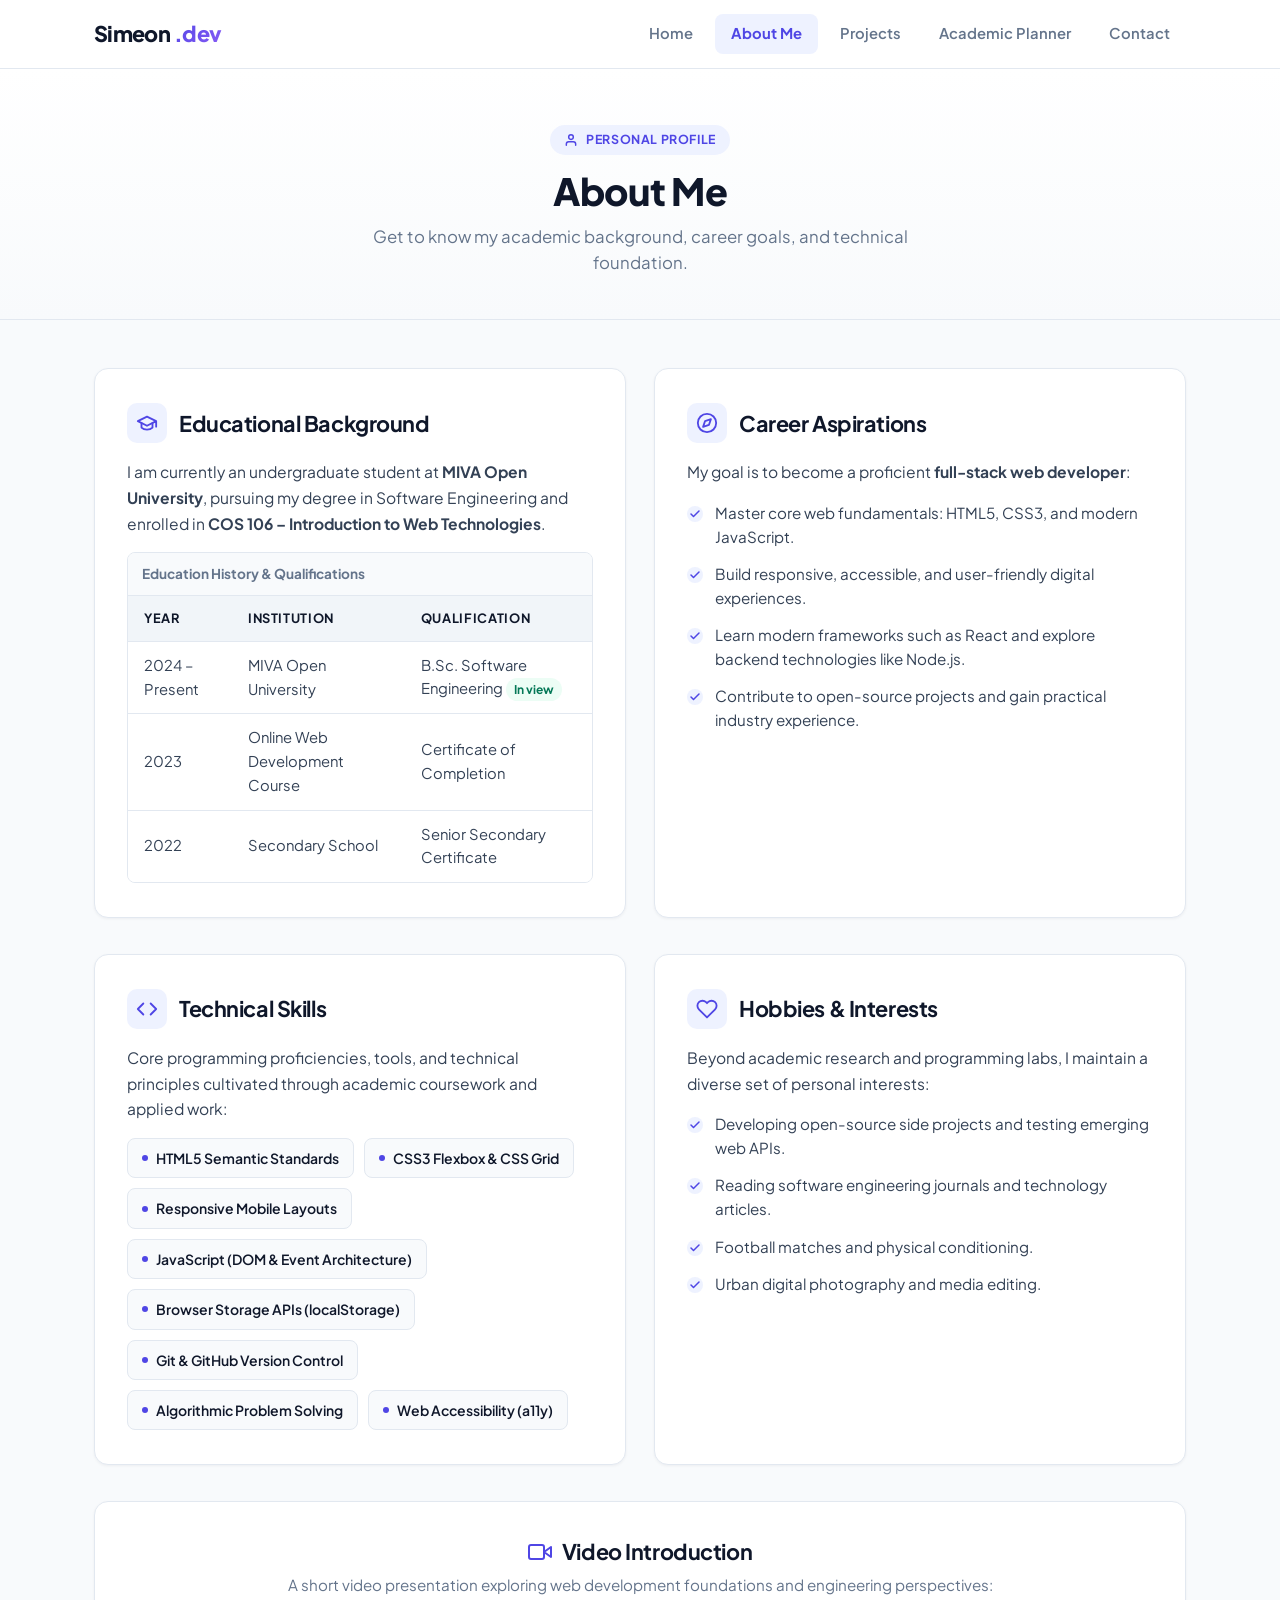
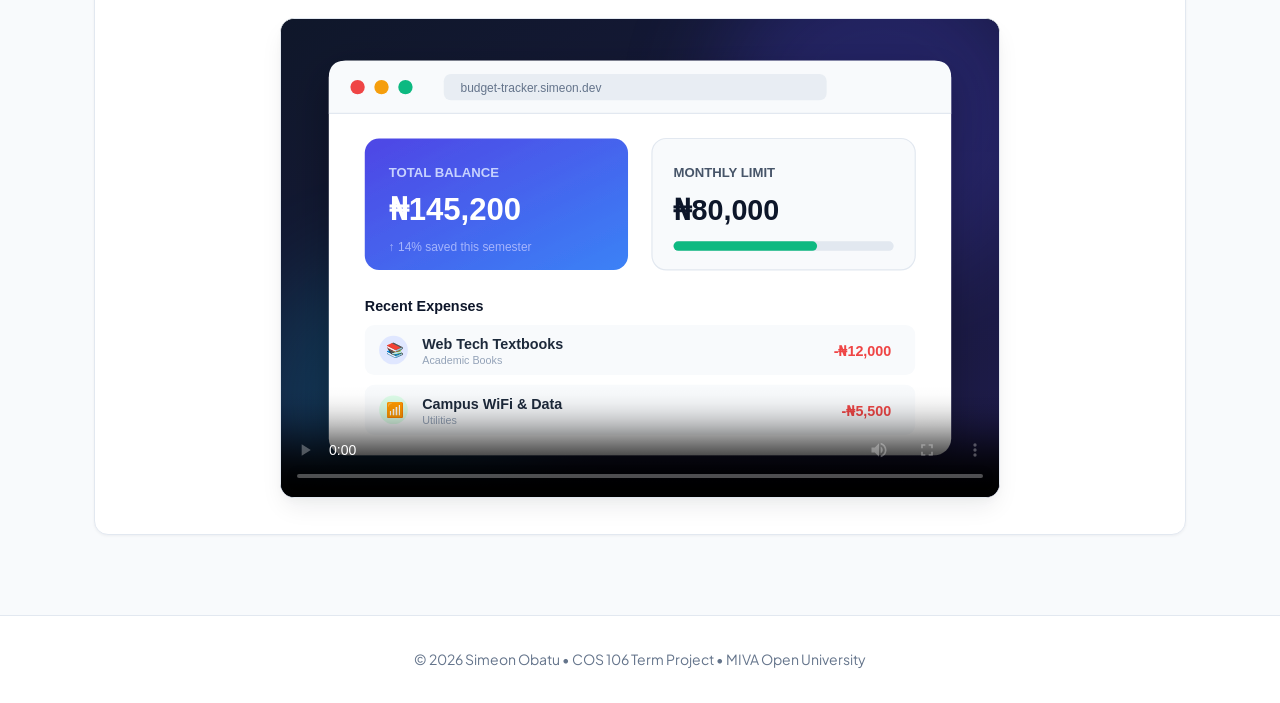
==== commit fa035d04: "Update discipline to Software Engineering" ====
--- a/about.html
+++ b/about.html
@@ -50,7 +50,7 @@
           </div>
           <p>
             I am currently an undergraduate student at <strong>MIVA Open University</strong>, pursuing my
-            degree in Computer Science and enrolled in
+            degree in Software Engineering and enrolled in
             <strong>COS 106 &ndash; Introduction to Web Technologies</strong>.
           </p>
 
@@ -68,7 +68,7 @@
                 <tr>
                   <td>2024 &ndash; Present</td>
                   <td>MIVA Open University</td>
-                  <td>B.Sc. Computer Science <span class="badge-status">In view</span></td>
+                  <td>B.Sc. Software Engineering <span class="badge-status">In view</span></td>
                 </tr>
                 <tr>
                   <td>2023</td>
@@ -143,7 +143,7 @@
           <p>Beyond academic research and programming labs, I maintain a diverse set of personal interests:</p>
           <ul class="styled-list">
             <li>Developing open-source side projects and testing emerging web APIs.</li>
-            <li>Reading computer science journals and technology whitepapers.</li>
+            <li>Reading software engineering journals and technology articles.</li>
             <li>Football matches and physical conditioning.</li>
             <li>Urban digital photography and media editing.</li>
           </ul>
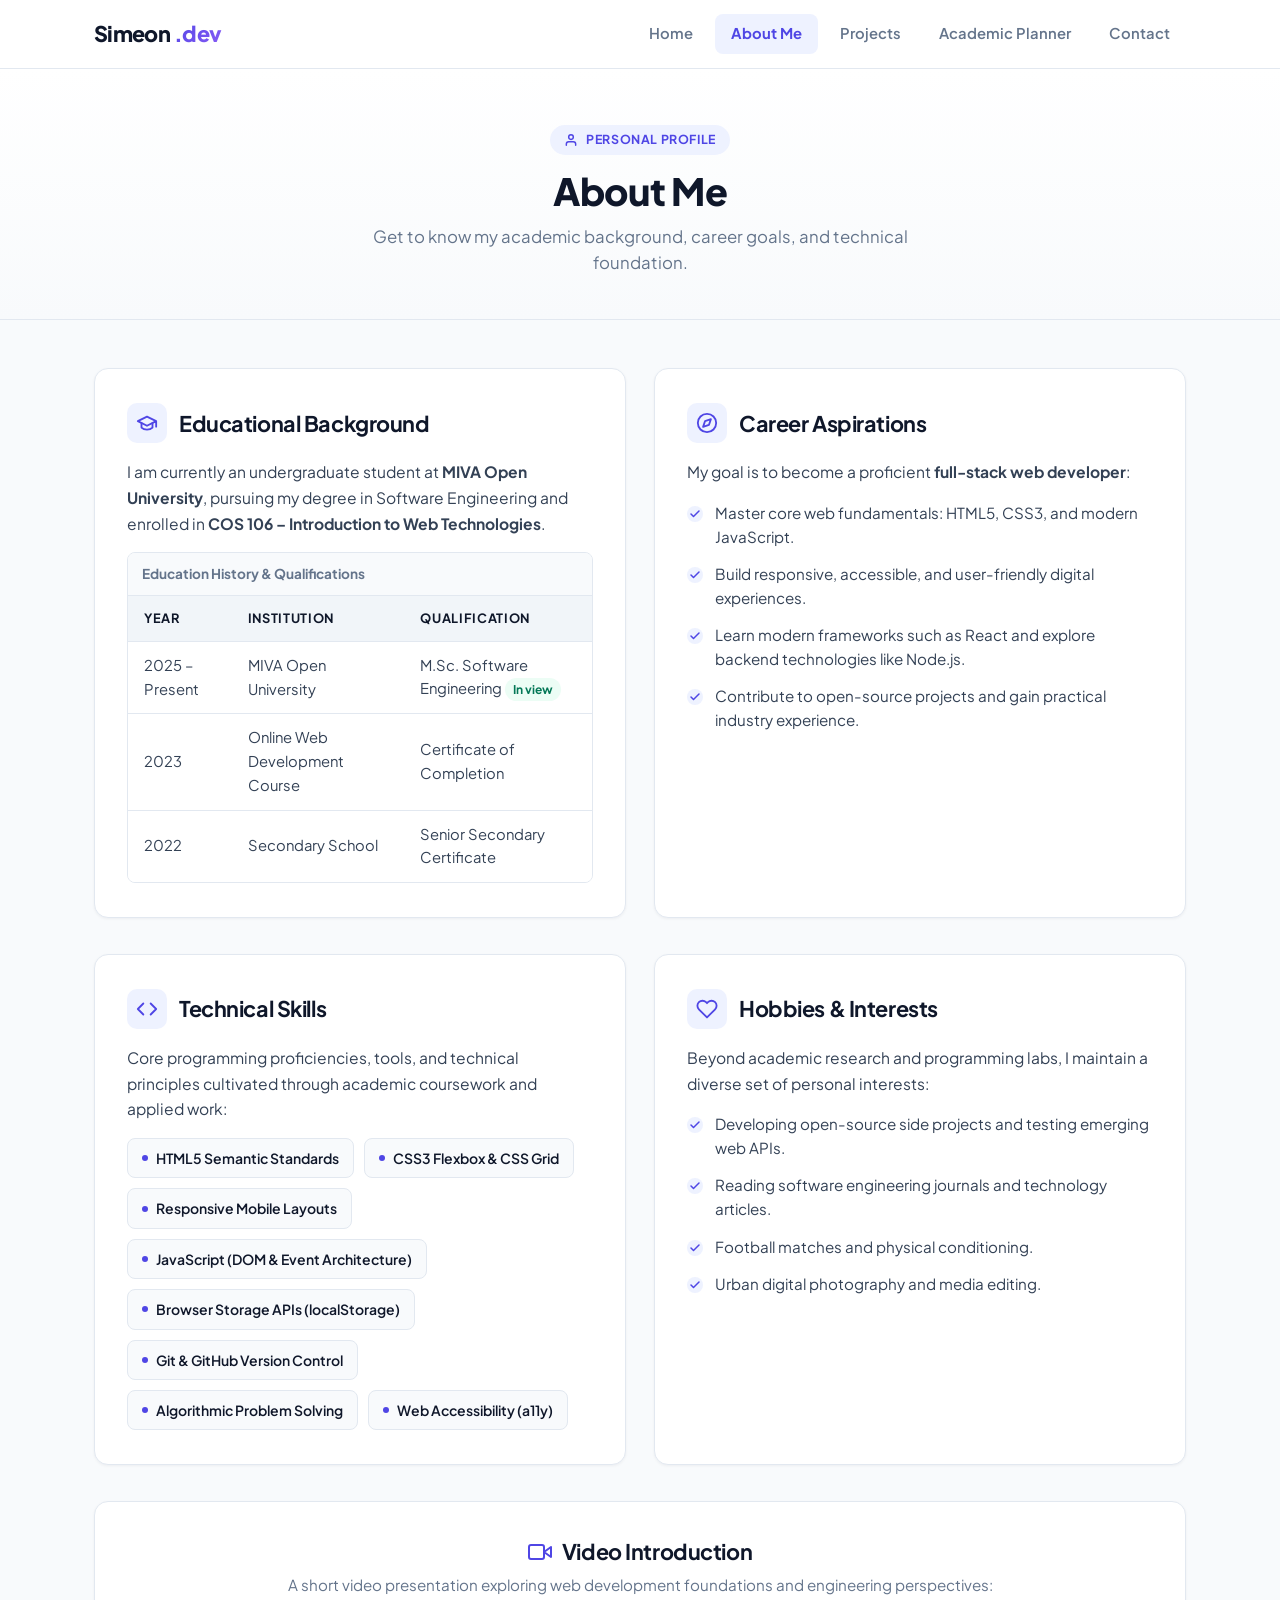
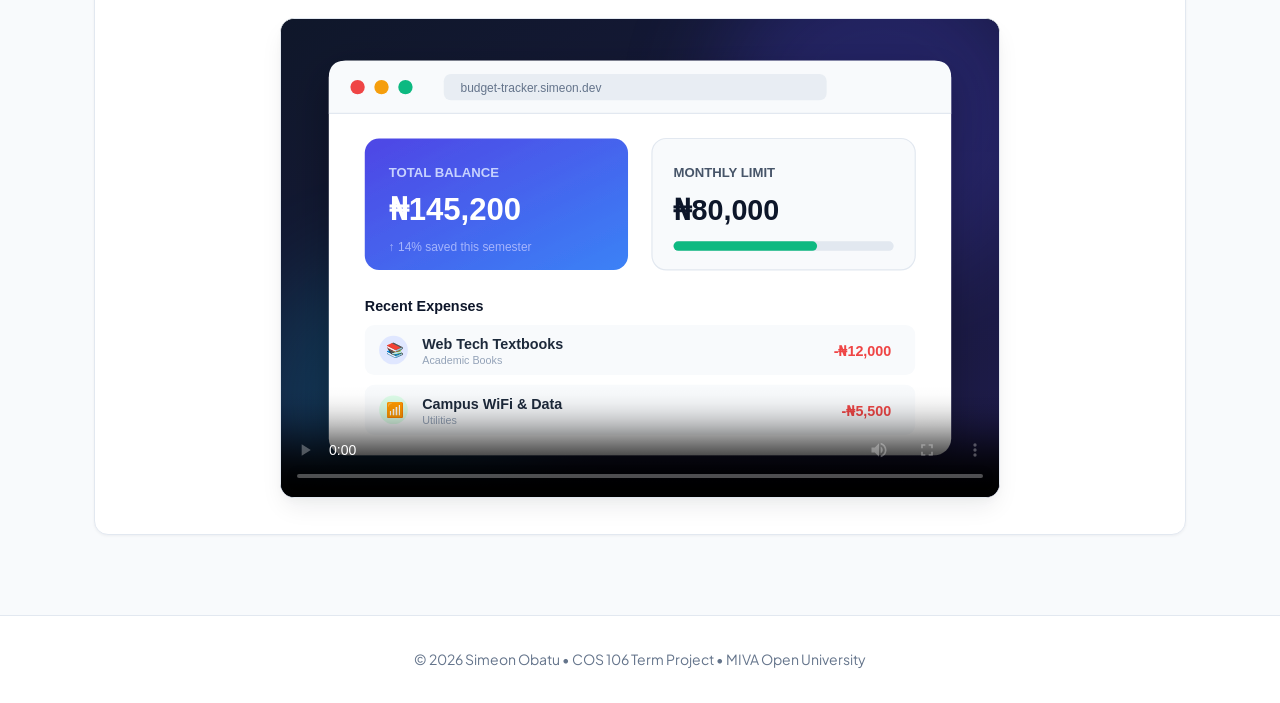
==== commit 56db2a62: "Update education entry to 2025 - Present M.Sc. Software Engineering" ====
--- a/about.html
+++ b/about.html
@@ -66,9 +66,9 @@
               </thead>
               <tbody>
                 <tr>
-                  <td>2024 &ndash; Present</td>
+                  <td>2025 &ndash; Present</td>
                   <td>MIVA Open University</td>
-                  <td>B.Sc. Software Engineering <span class="badge-status">In view</span></td>
+                  <td>M.Sc. Software Engineering <span class="badge-status">In view</span></td>
                 </tr>
                 <tr>
                   <td>2023</td>
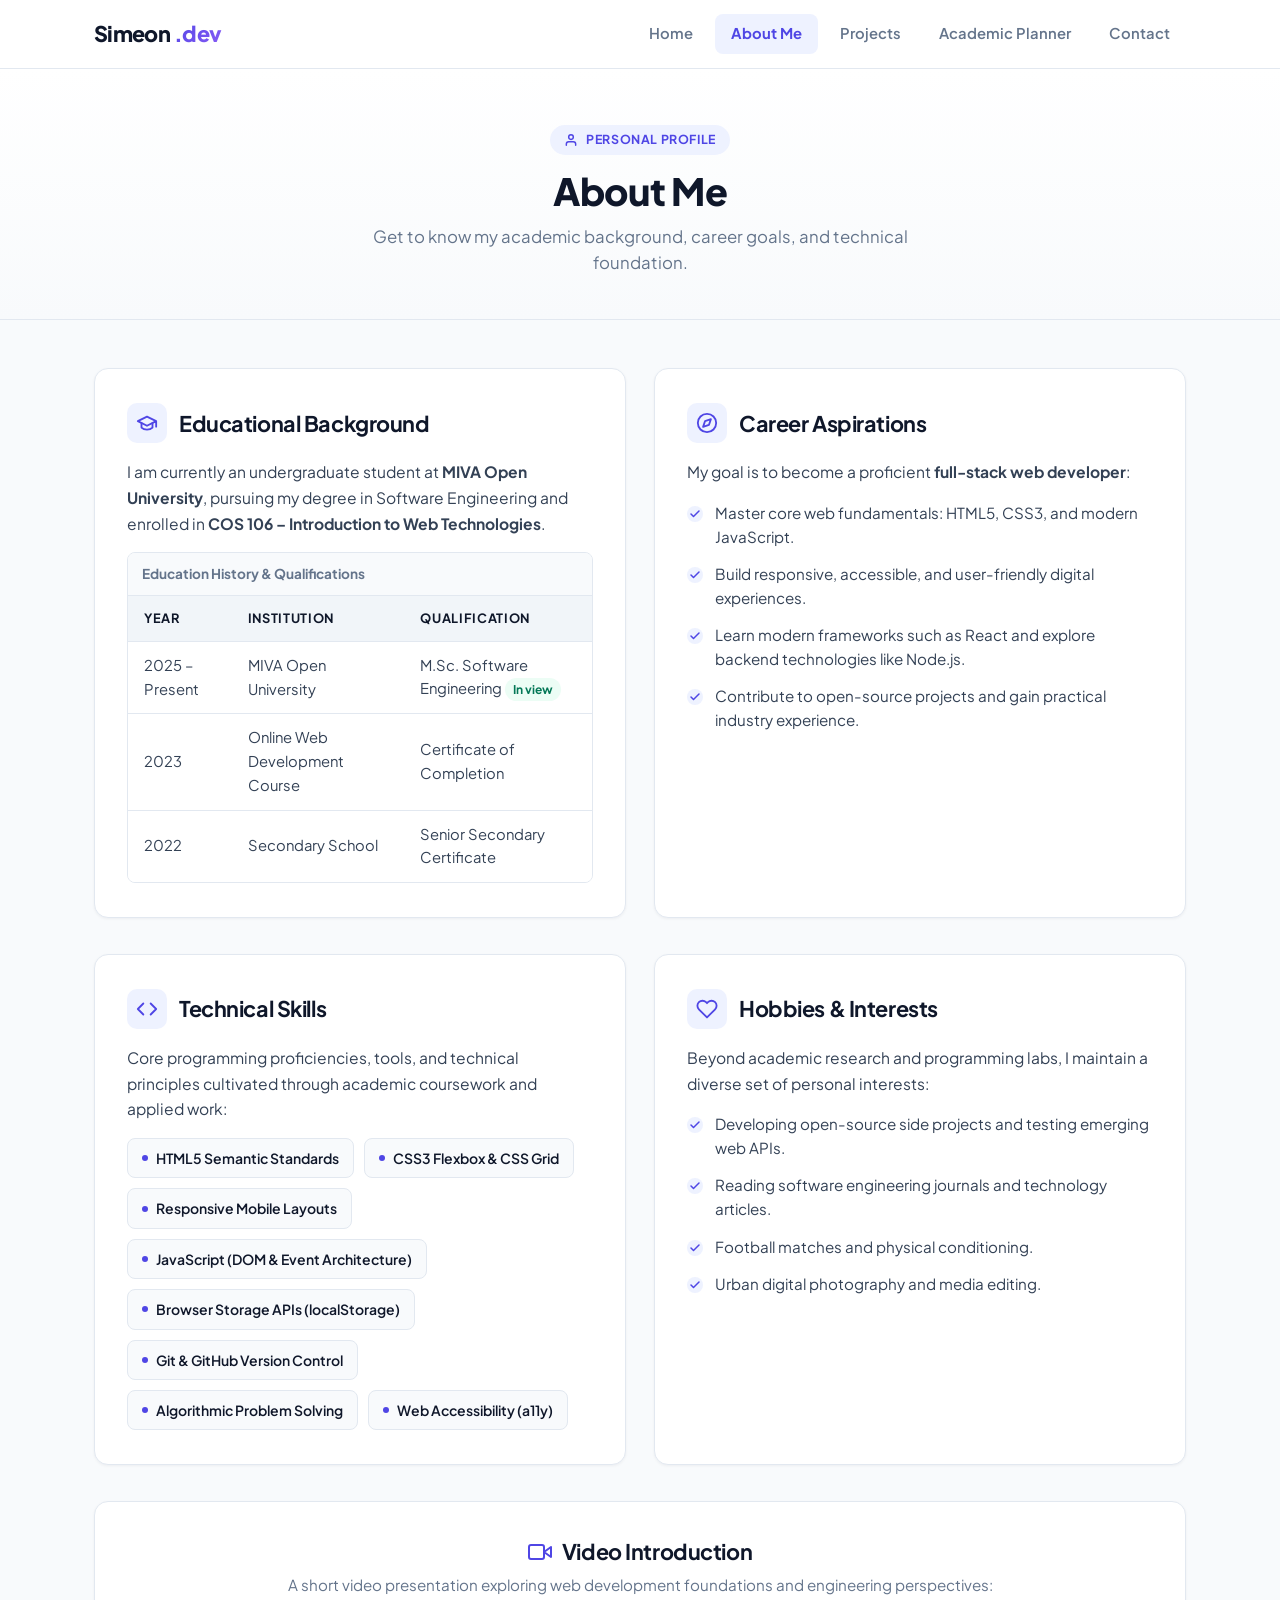
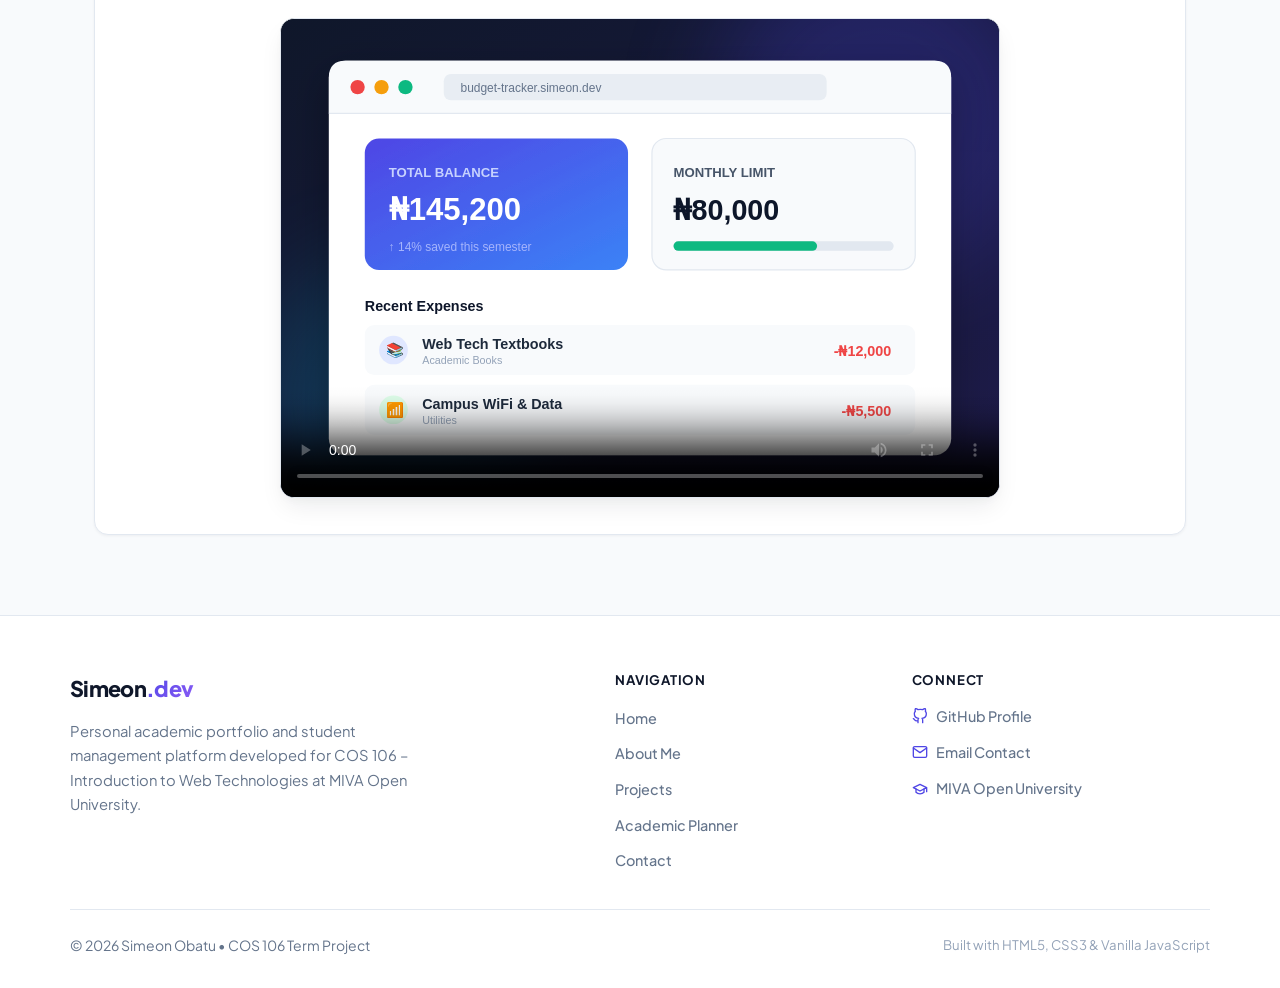
==== commit a1372c60: "Improve footer layout with brand info, quick links and social connect" ====
--- a/about.html
+++ b/about.html
@@ -170,7 +170,64 @@
   </main>
 
   <footer class="site-footer">
-    <p>&copy; 2026 Simeon Obatu &bull; COS 106 Term Project &bull; MIVA Open University</p>
+    <div class="footer-container">
+      <div class="footer-top">
+        <div class="footer-brand">
+          <a href="index.html" class="logo">Simeon<span>.dev</span></a>
+          <p class="footer-desc">
+            Personal academic portfolio and student management platform developed for COS 106 &ndash; Introduction to Web Technologies at MIVA Open University.
+          </p>
+        </div>
+
+        <div class="footer-links-group">
+          <h4>Navigation</h4>
+          <ul class="footer-nav">
+            <li><a href="index.html">Home</a></li>
+            <li><a href="about.html">About Me</a></li>
+            <li><a href="projects.html">Projects</a></li>
+            <li><a href="planner.html">Academic Planner</a></li>
+            <li><a href="contact.html">Contact</a></li>
+          </ul>
+        </div>
+
+        <div class="footer-links-group">
+          <h4>Connect</h4>
+          <ul class="footer-nav">
+            <li>
+              <a href="https://github.com/mackenzie95" target="_blank" rel="noopener">
+                <svg class="footer-icon" viewBox="0 0 24 24" fill="none" stroke="currentColor" stroke-width="2" stroke-linecap="round" stroke-linejoin="round">
+                  <path d="M9 19c-5 1.5-5-2.5-7-3m14 6v-3.87a3.37 3.37 0 0 0-.94-2.61c3.14-.35 6.44-1.54 6.44-7A5.44 5.44 0 0 0 20 4.77 5.07 5.07 0 0 0 19.91 1S18.73.65 16 2.48a13.38 13.38 0 0 0-7 0C6.27.65 5.09 1 5.09 1A5.07 5.07 0 0 0 5 4.77a5.44 5.44 0 0 0-1.5 3.78c0 5.42 3.3 6.61 6.44 7A3.37 3.37 0 0 0 9 18.13V22"/>
+                </svg>
+                GitHub Profile
+              </a>
+            </li>
+            <li>
+              <a href="mailto:simeon@example.com">
+                <svg class="footer-icon" viewBox="0 0 24 24" fill="none" stroke="currentColor" stroke-width="2" stroke-linecap="round" stroke-linejoin="round">
+                  <path d="M4 4h16c1.1 0 2 .9 2 2v12c0 1.1-.9 2-2 2H4c-1.1 0-2-.9-2-2V6c0-1.1.9-2 2-2z"/>
+                  <polyline points="22,6 12,13 2,6"/>
+                </svg>
+                Email Contact
+              </a>
+            </li>
+            <li>
+              <a href="https://mivaopenuniversity.edu.ng" target="_blank" rel="noopener">
+                <svg class="footer-icon" viewBox="0 0 24 24" fill="none" stroke="currentColor" stroke-width="2" stroke-linecap="round" stroke-linejoin="round">
+                  <path d="M22 10v6M2 10l10-5 10 5-10 5z"/>
+                  <path d="M6 12v5c3 3 9 3 12 0v-5"/>
+                </svg>
+                MIVA Open University
+              </a>
+            </li>
+          </ul>
+        </div>
+      </div>
+
+      <div class="footer-bottom">
+        <p>&copy; 2026 Simeon Obatu &bull; COS 106 Term Project</p>
+        <p class="footer-credit">Built with HTML5, CSS3 &amp; Vanilla JavaScript</p>
+      </div>
+    </div>
   </footer>
 
   <script src="js/script.js"></script>
--- a/css/style.css
+++ b/css/style.css
@@ -1233,15 +1233,88 @@
   background: var(--white);
   border-top: 1px solid var(--border);
   color: var(--text-muted);
-  text-align: center;
-  padding: 32px 24px;
-  font-size: 0.875rem;
+  padding: 56px 24px 32px;
   margin-top: auto;
 }
 
-.site-footer p {
+.footer-container {
   max-width: 1140px;
   margin: 0 auto;
+}
+
+.footer-top {
+  display: grid;
+  grid-template-columns: 2fr 1fr 1.2fr;
+  gap: 48px;
+  padding-bottom: 36px;
+  border-bottom: 1px solid var(--border);
+}
+
+.footer-brand .logo {
+  margin-bottom: 12px;
+  display: inline-block;
+}
+
+.footer-desc {
+  font-size: 0.925rem;
+  line-height: 1.65;
+  color: var(--text-muted);
+  max-width: 380px;
+}
+
+.footer-links-group h4 {
+  font-size: 0.825rem;
+  text-transform: uppercase;
+  letter-spacing: 0.06em;
+  color: var(--dark);
+  font-weight: 700;
+  margin-bottom: 16px;
+}
+
+.footer-nav {
+  list-style: none;
+  display: flex;
+  flex-direction: column;
+  gap: 10px;
+}
+
+.footer-nav a {
+  display: inline-flex;
+  align-items: center;
+  gap: 8px;
+  color: var(--text-muted);
+  text-decoration: none;
+  font-size: 0.9rem;
+  font-weight: 500;
+  transition: all 0.2s ease;
+}
+
+.footer-nav a:hover {
+  color: var(--primary);
+  transform: translateX(3px);
+}
+
+.footer-icon {
+  width: 16px;
+  height: 16px;
+  flex-shrink: 0;
+  color: var(--primary);
+}
+
+.footer-bottom {
+  display: flex;
+  align-items: center;
+  justify-content: space-between;
+  padding-top: 24px;
+  font-size: 0.875rem;
+  color: var(--text-muted);
+  flex-wrap: wrap;
+  gap: 12px;
+}
+
+.footer-credit {
+  font-size: 0.825rem;
+  color: #94a3b8;
 }
 
 /* ==========================================================================
@@ -1292,6 +1365,15 @@
 
   .contact-grid {
     grid-template-columns: 1fr;
+  }
+
+  .footer-top {
+    grid-template-columns: 1fr 1fr;
+    gap: 32px;
+  }
+
+  .footer-brand {
+    grid-column: 1 / -1;
   }
 }
 
@@ -1474,4 +1556,19 @@
   .contact-info {
     padding: 22px 18px;
   }
-}
+
+  .site-footer {
+    padding: 40px 16px 24px;
+  }
+
+  .footer-top {
+    grid-template-columns: 1fr;
+    gap: 28px;
+  }
+
+  .footer-bottom {
+    flex-direction: column;
+    text-align: center;
+    gap: 10px;
+  }
+}
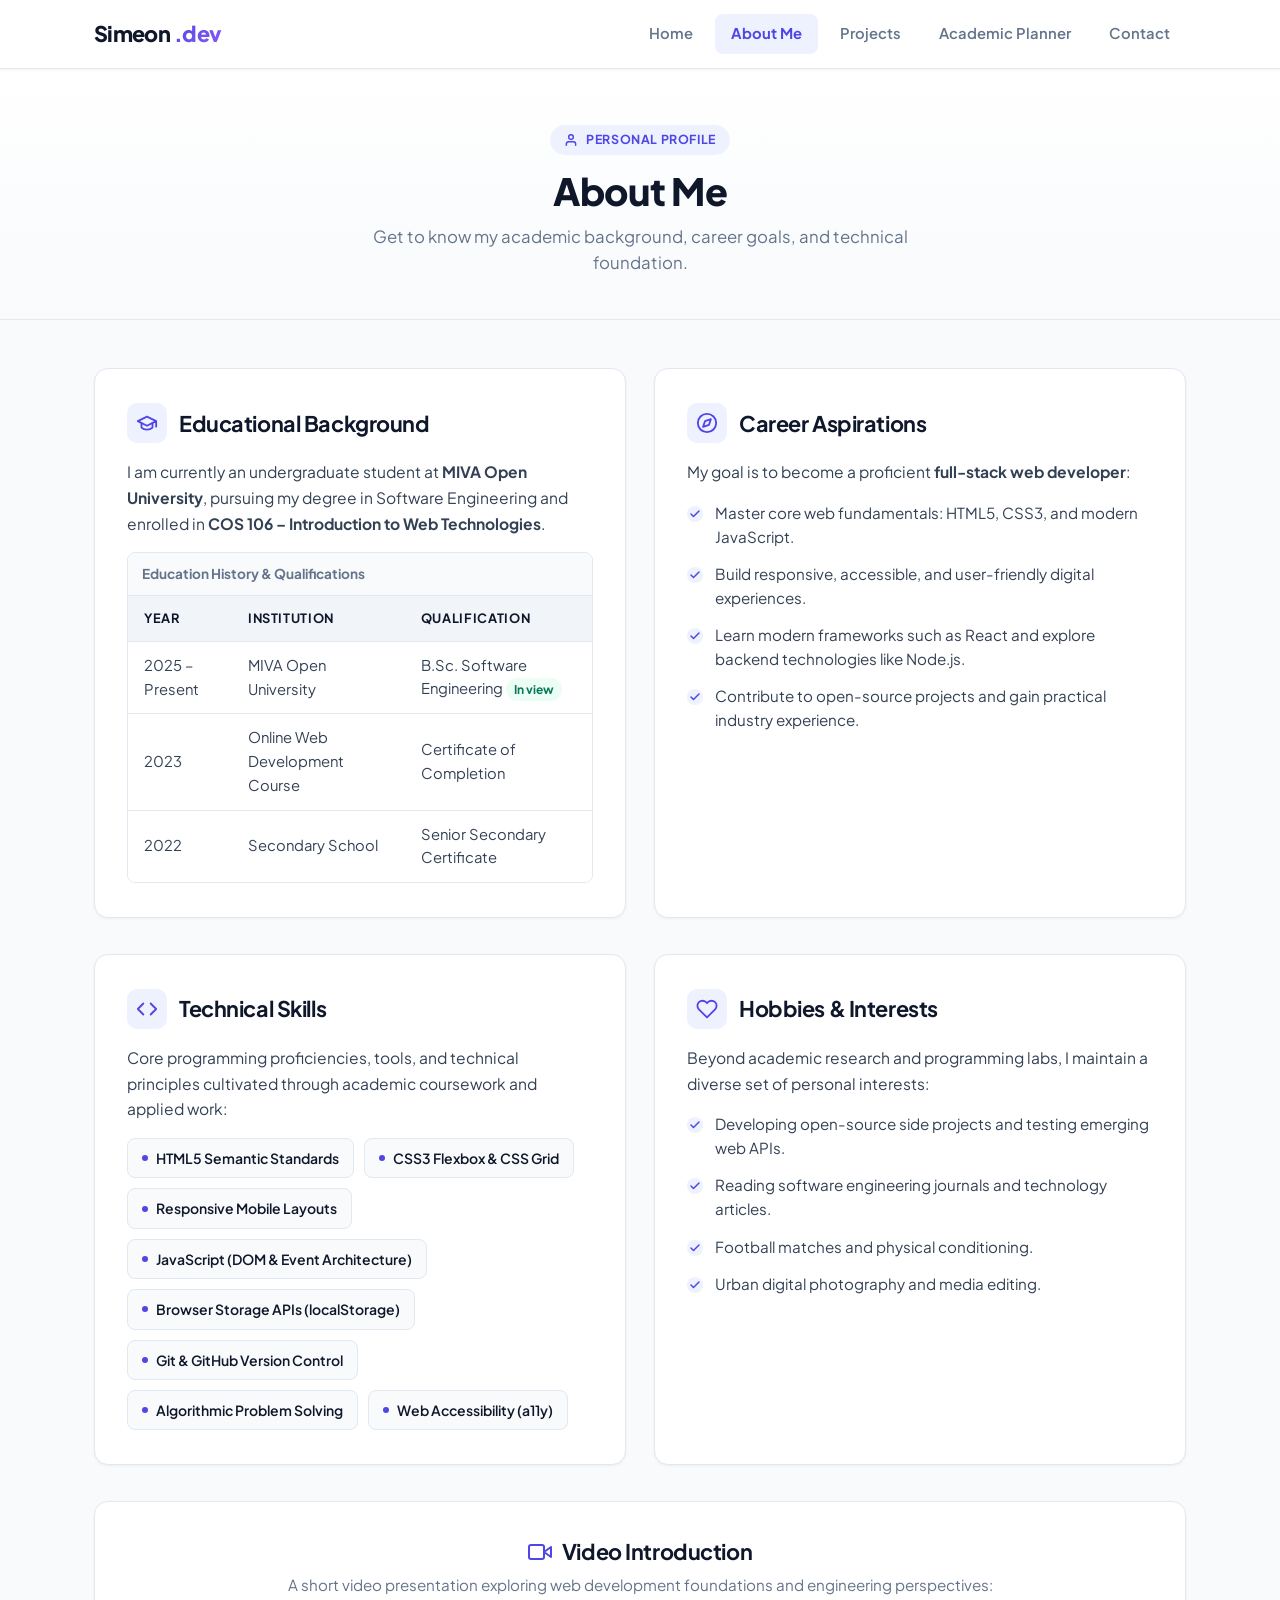
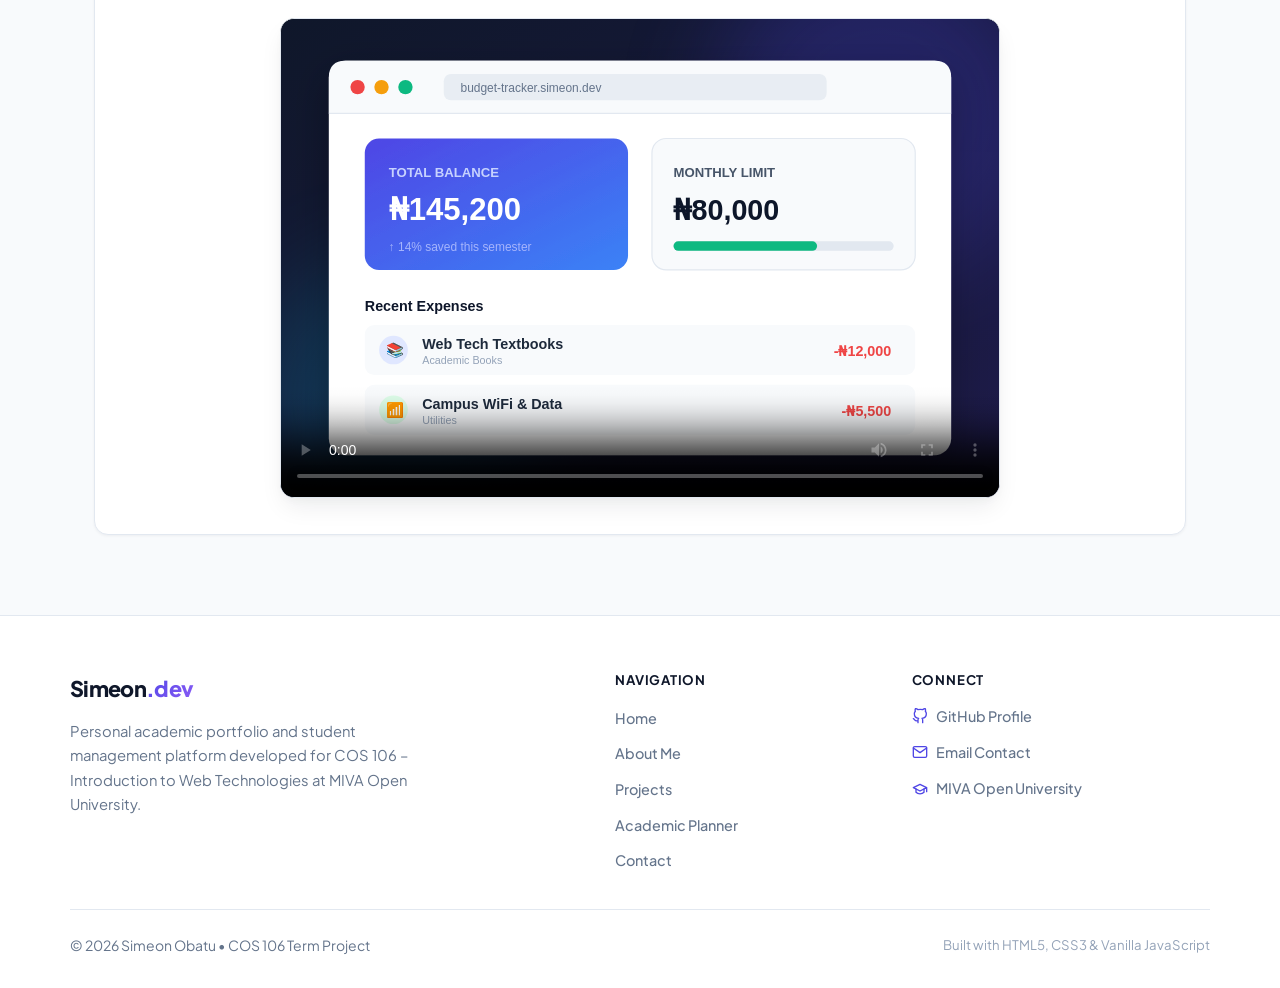
==== commit f2b4fffe: "Update degree from M.Sc. to B.Sc. Software Engineering" ====
--- a/about.html
+++ b/about.html
@@ -12,7 +12,11 @@
   <header class="site-header">
     <nav class="navbar">
       <a href="index.html" class="logo">Simeon<span>.dev</span></a>
-      <button class="menu-toggle" id="menuToggle" aria-label="Toggle menu">&#9776;</button>
+      <button class="menu-toggle" id="menuToggle" aria-label="Toggle navigation menu" aria-expanded="false">
+        <span class="bar"></span>
+        <span class="bar"></span>
+        <span class="bar"></span>
+      </button>
       <ul class="nav-links" id="navLinks">
         <li><a href="index.html">Home</a></li>
         <li><a href="about.html" class="active">About Me</a></li>
@@ -21,6 +25,7 @@
         <li><a href="contact.html">Contact</a></li>
       </ul>
     </nav>
+    <div class="nav-overlay" id="navOverlay" aria-hidden="true"></div>
   </header>
 
   <main>
@@ -68,7 +73,7 @@
                 <tr>
                   <td>2025 &ndash; Present</td>
                   <td>MIVA Open University</td>
-                  <td>M.Sc. Software Engineering <span class="badge-status">In view</span></td>
+                  <td>B.Sc. Software Engineering <span class="badge-status">In view</span></td>
                 </tr>
                 <tr>
                   <td>2023</td>
--- a/css/style.css
+++ b/css/style.css
@@ -29,18 +29,25 @@
   --shadow-lg: 0 20px 32px -8px rgba(15, 23, 42, 0.12), 0 8px 16px -4px rgba(15, 23, 42, 0.04);
 }
 
-html, body {
+html {
+  scroll-behavior: smooth;
+  width: 100%;
   overflow-x: hidden;
-  max-width: 100%;
-}
-
-* {
+  box-sizing: border-box;
+}
+
+*, *::before, *::after {
+  box-sizing: inherit;
   margin: 0;
   padding: 0;
-  box-sizing: border-box;
 }
 
 body {
+  margin: 0;
+  padding: 0;
+  width: 100%;
+  overflow-x: hidden;
+  position: relative;
   font-family: 'Plus Jakarta Sans', system-ui, -apple-system, BlinkMacSystemFont, 'Segoe UI', Roboto, Helvetica, Arial, sans-serif;
   color: var(--text);
   background-color: var(--light);
@@ -49,6 +56,14 @@
   display: flex;
   flex-direction: column;
   -webkit-font-smoothing: antialiased;
+}
+
+body.menu-locked {
+  overflow: hidden;
+}
+
+button, input, textarea, select, a {
+  touch-action: manipulation;
 }
 
 main {
@@ -73,12 +88,10 @@
 .site-header {
   position: sticky;
   top: 0;
-  z-index: 100;
-  background: rgba(255, 255, 255, 0.92);
-  backdrop-filter: blur(12px);
-  -webkit-backdrop-filter: blur(12px);
+  z-index: 1000;
+  background: #ffffff;
   border-bottom: 1px solid var(--border);
-  transition: all 0.3s ease;
+  box-shadow: 0 1px 3px rgba(15, 23, 42, 0.05);
 }
 
 .navbar {
@@ -89,6 +102,9 @@
   align-items: center;
   justify-content: space-between;
   gap: 20px;
+  position: relative;
+  z-index: 1005;
+  background: #ffffff;
 }
 
 .logo {
@@ -140,14 +156,72 @@
 
 .menu-toggle {
   display: none;
-  font-size: 1.5rem;
   background: transparent;
   border: 1px solid var(--border);
-  padding: 6px 10px;
   border-radius: var(--radius-sm);
-  color: var(--dark);
   cursor: pointer;
-  line-height: 1;
+  width: 44px;
+  height: 44px;
+  padding: 0;
+  flex-direction: column;
+  align-items: center;
+  justify-content: center;
+  gap: 5px;
+  touch-action: manipulation;
+  -webkit-tap-highlight-color: transparent;
+  transition: all 0.2s ease;
+  z-index: 1001;
+}
+
+.menu-toggle:hover {
+  background: var(--light);
+  border-color: #cbd5e1;
+}
+
+.menu-toggle .bar {
+  display: block;
+  width: 20px;
+  height: 2px;
+  background: var(--dark);
+  border-radius: 2px;
+  transition: transform 0.25s cubic-bezier(0.4, 0, 0.2, 1),
+              opacity 0.2s ease,
+              background-color 0.2s ease;
+}
+
+/* Transform hamburger bars to X */
+.menu-toggle.active .bar:nth-child(1) {
+  transform: translateY(7px) rotate(45deg);
+  background: var(--primary);
+}
+
+.menu-toggle.active .bar:nth-child(2) {
+  opacity: 0;
+  transform: scaleX(0);
+}
+
+.menu-toggle.active .bar:nth-child(3) {
+  transform: translateY(-7px) rotate(-45deg);
+  background: var(--primary);
+}
+
+.nav-overlay {
+  display: none;
+  position: fixed;
+  inset: 0;
+  background: rgba(15, 23, 42, 0.45);
+  backdrop-filter: blur(2px);
+  -webkit-backdrop-filter: blur(2px);
+  z-index: 1000;
+  opacity: 0;
+  transition: opacity 0.25s ease;
+  pointer-events: none;
+}
+
+.nav-overlay.open {
+  display: block;
+  opacity: 1;
+  pointer-events: auto;
 }
 
 /* ==========================================================================
@@ -592,6 +666,9 @@
   border-radius: var(--radius);
   padding: 34px 32px;
   box-shadow: var(--shadow-sm);
+  min-width: 0;
+  max-width: 100%;
+  box-sizing: border-box;
 }
 
 .about-block-header {
@@ -663,6 +740,9 @@
   -webkit-overflow-scrolling: touch;
   margin-top: 16px;
   width: 100%;
+  max-width: 100%;
+  box-sizing: border-box;
+  display: block;
 }
 
 .data-table {
@@ -1001,10 +1081,12 @@
 }
 
 .task-list input[type="checkbox"] {
-  width: 18px;
-  height: 18px;
+  width: 22px;
+  height: 22px;
+  min-width: 22px;
   accent-color: var(--primary);
   cursor: pointer;
+  touch-action: manipulation;
 }
 
 .task-text {
@@ -1032,12 +1114,27 @@
   color: var(--text-muted);
   border: 1px solid transparent;
   border-radius: var(--radius-sm);
-  padding: 6px 12px;
+  padding: 8px 12px;
   font-weight: 600;
-  font-size: 0.8rem;
+  font-size: 0.85rem;
   cursor: pointer;
   transition: all 0.2s ease;
   font-family: inherit;
+  white-space: nowrap;
+  flex-shrink: 0;
+  min-height: 38px;
+  display: inline-flex;
+  align-items: center;
+  justify-content: center;
+  touch-action: manipulation;
+}
+
+.delete-btn:hover,
+.delete-btn:focus {
+  background: #fee2e2;
+  color: var(--danger);
+  border-color: #fecaca;
+}
   white-space: nowrap;
   flex-shrink: 0;
 }
@@ -1377,18 +1474,14 @@
   }
 }
 
-@media (max-width: 768px) {
+@media (max-width: 860px) {
   .navbar {
-    padding: 12px 18px;
+    padding: 12px 20px;
+    position: relative;
   }
 
   .menu-toggle {
     display: flex;
-    align-items: center;
-    justify-content: center;
-    width: 44px;
-    height: 44px;
-    font-size: 1.4rem;
   }
 
   .nav-links {
@@ -1397,30 +1490,63 @@
     top: 100%;
     left: 0;
     right: 0;
-    background: rgba(255, 255, 255, 0.98);
-    backdrop-filter: blur(16px);
-    -webkit-backdrop-filter: blur(16px);
-    border-bottom: 1px solid var(--border);
+    background: #ffffff;
+    border-bottom: 2px solid var(--border);
     flex-direction: column;
-    padding: 16px 20px;
-    box-shadow: 0 16px 32px rgba(15, 23, 42, 0.12);
-    gap: 8px;
-    z-index: 1000;
+    align-items: stretch;
+    padding: 14px 18px 20px;
+    box-shadow: 0 20px 35px -10px rgba(15, 23, 42, 0.16);
+    gap: 6px;
+    z-index: 1006;
+  }
+
+  .nav-links li {
+    width: 100%;
+    list-style: none;
   }
 
   .nav-links.open {
     display: flex;
+    animation: menuSlideDown 0.25s cubic-bezier(0.16, 1, 0.3, 1) forwards;
+  }
+
+  @keyframes menuSlideDown {
+    from {
+      opacity: 0;
+      transform: translateY(-8px);
+    }
+    to {
+      opacity: 1;
+      transform: translateY(0);
+    }
   }
 
   .nav-links a {
     width: 100%;
-    text-align: center;
-    padding: 12px 16px;
-    font-size: 1rem;
-    min-height: 44px;
+    text-align: left;
+    padding: 12px 18px;
+    font-size: 1.05rem;
+    font-weight: 600;
+    min-height: 48px;
     display: flex;
     align-items: center;
-    justify-content: center;
+    justify-content: flex-start;
+    border-radius: var(--radius-sm);
+    color: var(--dark);
+    border: 1px solid transparent;
+  }
+
+  .nav-links a:hover,
+  .nav-links a:active {
+    background: var(--light);
+    color: var(--primary);
+  }
+
+  .nav-links a.active {
+    background: var(--primary-light);
+    color: var(--primary);
+    font-weight: 700;
+    border-color: rgba(79, 70, 229, 0.2);
   }
 
   .page-header {
@@ -1428,11 +1554,11 @@
   }
 
   .page-header h1 {
-    font-size: 1.85rem;
+    font-size: 2rem;
   }
 
   .hero h1 {
-    font-size: 2.1rem;
+    font-size: 2.2rem;
   }
 
   .avatar-wrapper img {
@@ -1445,21 +1571,28 @@
   .planner-wrapper,
   .contact-container,
   .highlights {
-    padding-left: 16px;
-    padding-right: 16px;
+    padding-left: 18px;
+    padding-right: 18px;
   }
 
   .planner-card, .contact-form, .contact-info, .about-block {
-    padding: 24px 18px;
+    padding: 26px 20px;
   }
 
   .planner-form {
     flex-direction: column;
-  }
-
+    gap: 12px;
+  }
+
+  .planner-form input,
   .planner-form button {
     width: 100%;
-    min-height: 44px;
+    min-height: 48px;
+  }
+
+  .footer-top {
+    grid-template-columns: 1fr;
+    gap: 32px;
   }
 
   /* Prevent zoom on iOS Safari */
@@ -1470,13 +1603,14 @@
   }
 }
 
-@media (max-width: 480px) {
+@media (max-width: 600px) {
   .hero {
     padding: 36px 16px;
+    gap: 28px;
   }
 
   .hero h1 {
-    font-size: 1.85rem;
+    font-size: 1.95rem;
   }
 
   .tagline {
@@ -1496,20 +1630,20 @@
   .hero-buttons .btn {
     width: 100%;
     text-align: center;
-    min-height: 46px;
+    min-height: 48px;
   }
 
   .avatar-wrapper img {
-    width: 190px;
-    height: 190px;
+    width: 200px;
+    height: 200px;
   }
 
   .highlight-card {
-    padding: 22px 18px;
+    padding: 24px 20px;
   }
 
   .highlight-card h3 {
-    font-size: 1.2rem;
+    font-size: 1.25rem;
   }
 
   .highlight-top {
@@ -1519,31 +1653,33 @@
 
   .projects-grid {
     grid-template-columns: 1fr;
-    gap: 20px;
+    gap: 24px;
   }
 
   .project-body {
-    padding: 18px 16px;
+    padding: 20px 18px;
   }
 
   .project-body h3 {
-    font-size: 1.2rem;
+    font-size: 1.25rem;
   }
 
   .project-body .btn {
     width: 100%;
     text-align: center;
     justify-content: center;
+    min-height: 46px;
   }
 
   .planner-actions {
     flex-direction: column;
-    align-items: flex-start;
-    gap: 10px;
+    align-items: stretch;
+    gap: 12px;
   }
 
   .planner-actions button {
     width: 100%;
+    min-height: 44px;
     text-align: center;
     justify-content: center;
   }
@@ -1554,16 +1690,11 @@
   }
 
   .contact-info {
-    padding: 22px 18px;
+    padding: 24px 20px;
   }
 
   .site-footer {
     padding: 40px 16px 24px;
-  }
-
-  .footer-top {
-    grid-template-columns: 1fr;
-    gap: 28px;
   }
 
   .footer-bottom {
@@ -1572,3 +1703,30 @@
     gap: 10px;
   }
 }
+
+@media (max-width: 400px) {
+  .hero h1 {
+    font-size: 1.75rem;
+  }
+
+  .avatar-wrapper img {
+    width: 170px;
+    height: 170px;
+  }
+
+  .about-container,
+  .projects-container,
+  .planner-wrapper,
+  .contact-container,
+  .highlights {
+    padding-left: 14px;
+    padding-right: 14px;
+  }
+
+  .planner-card, .contact-form, .contact-info, .about-block {
+    padding: 20px 14px;
+  }
+}
+    gap: 10px;
+  }
+}
